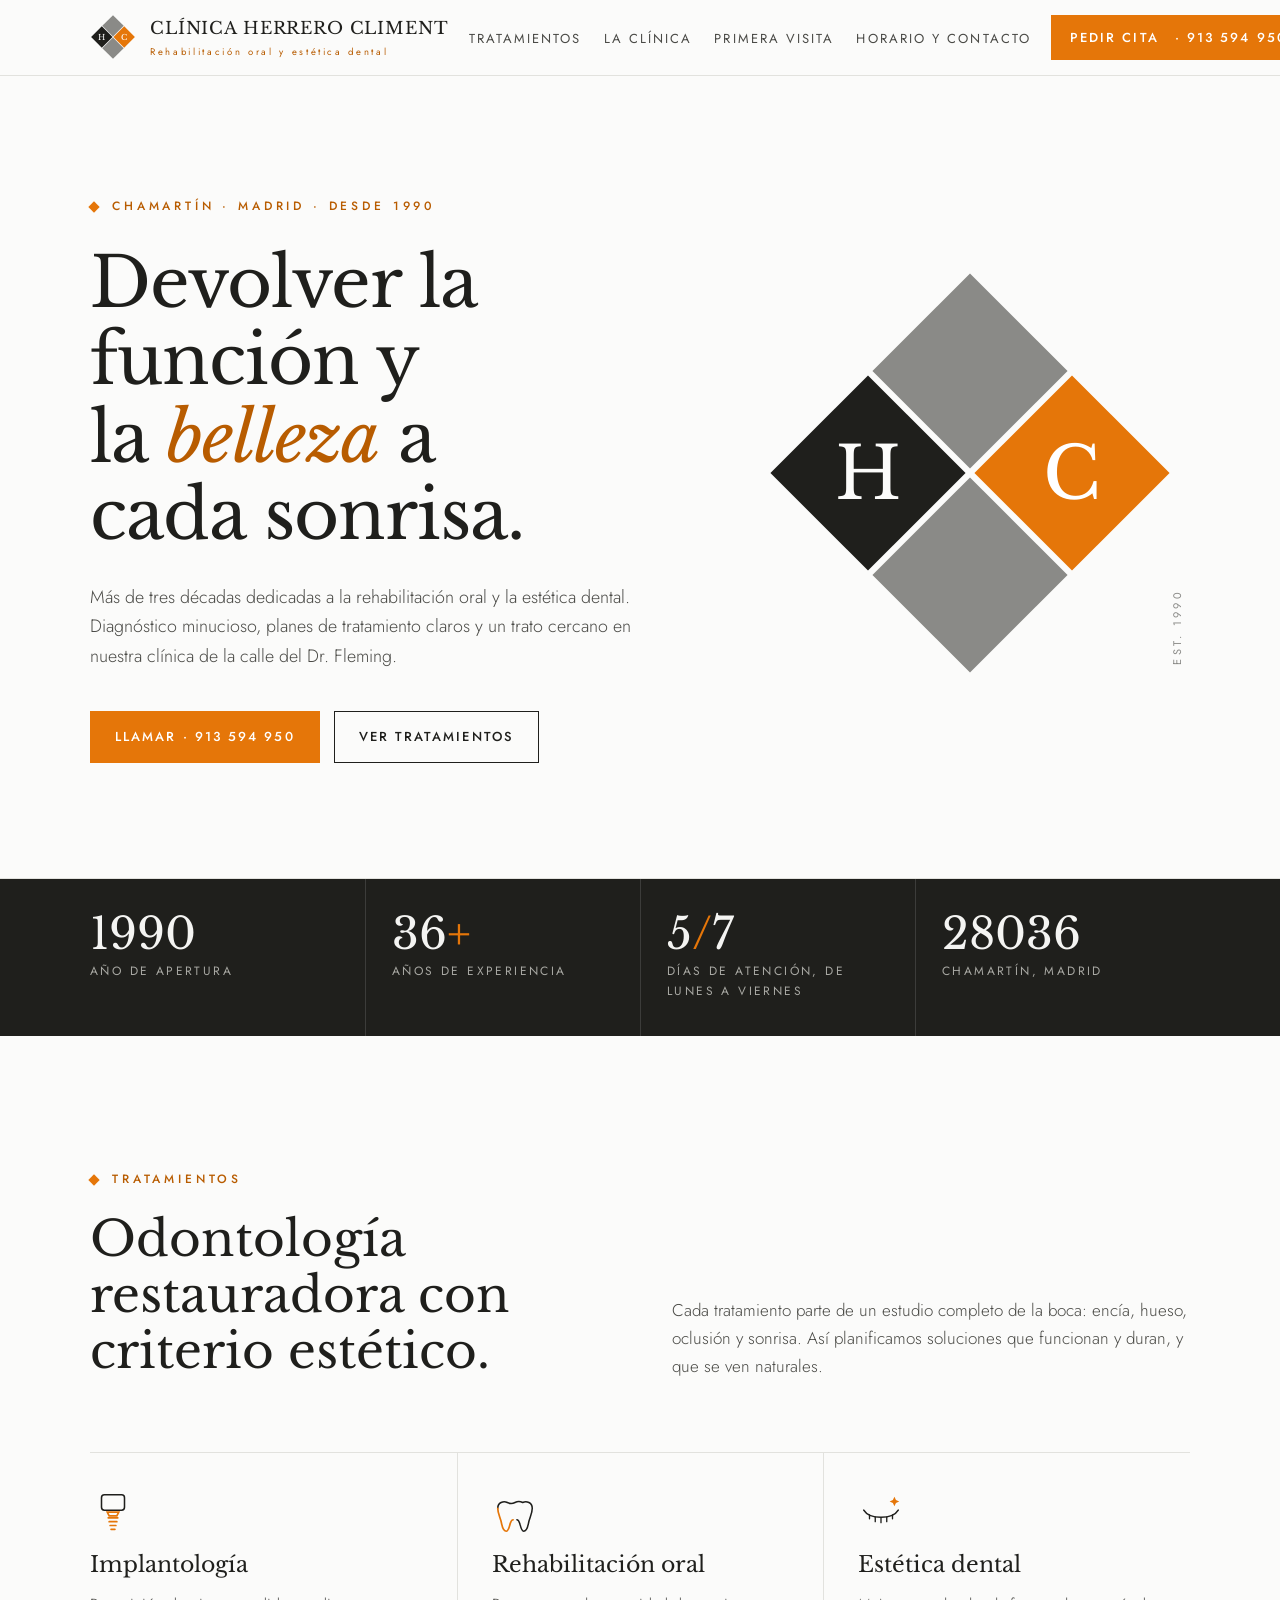
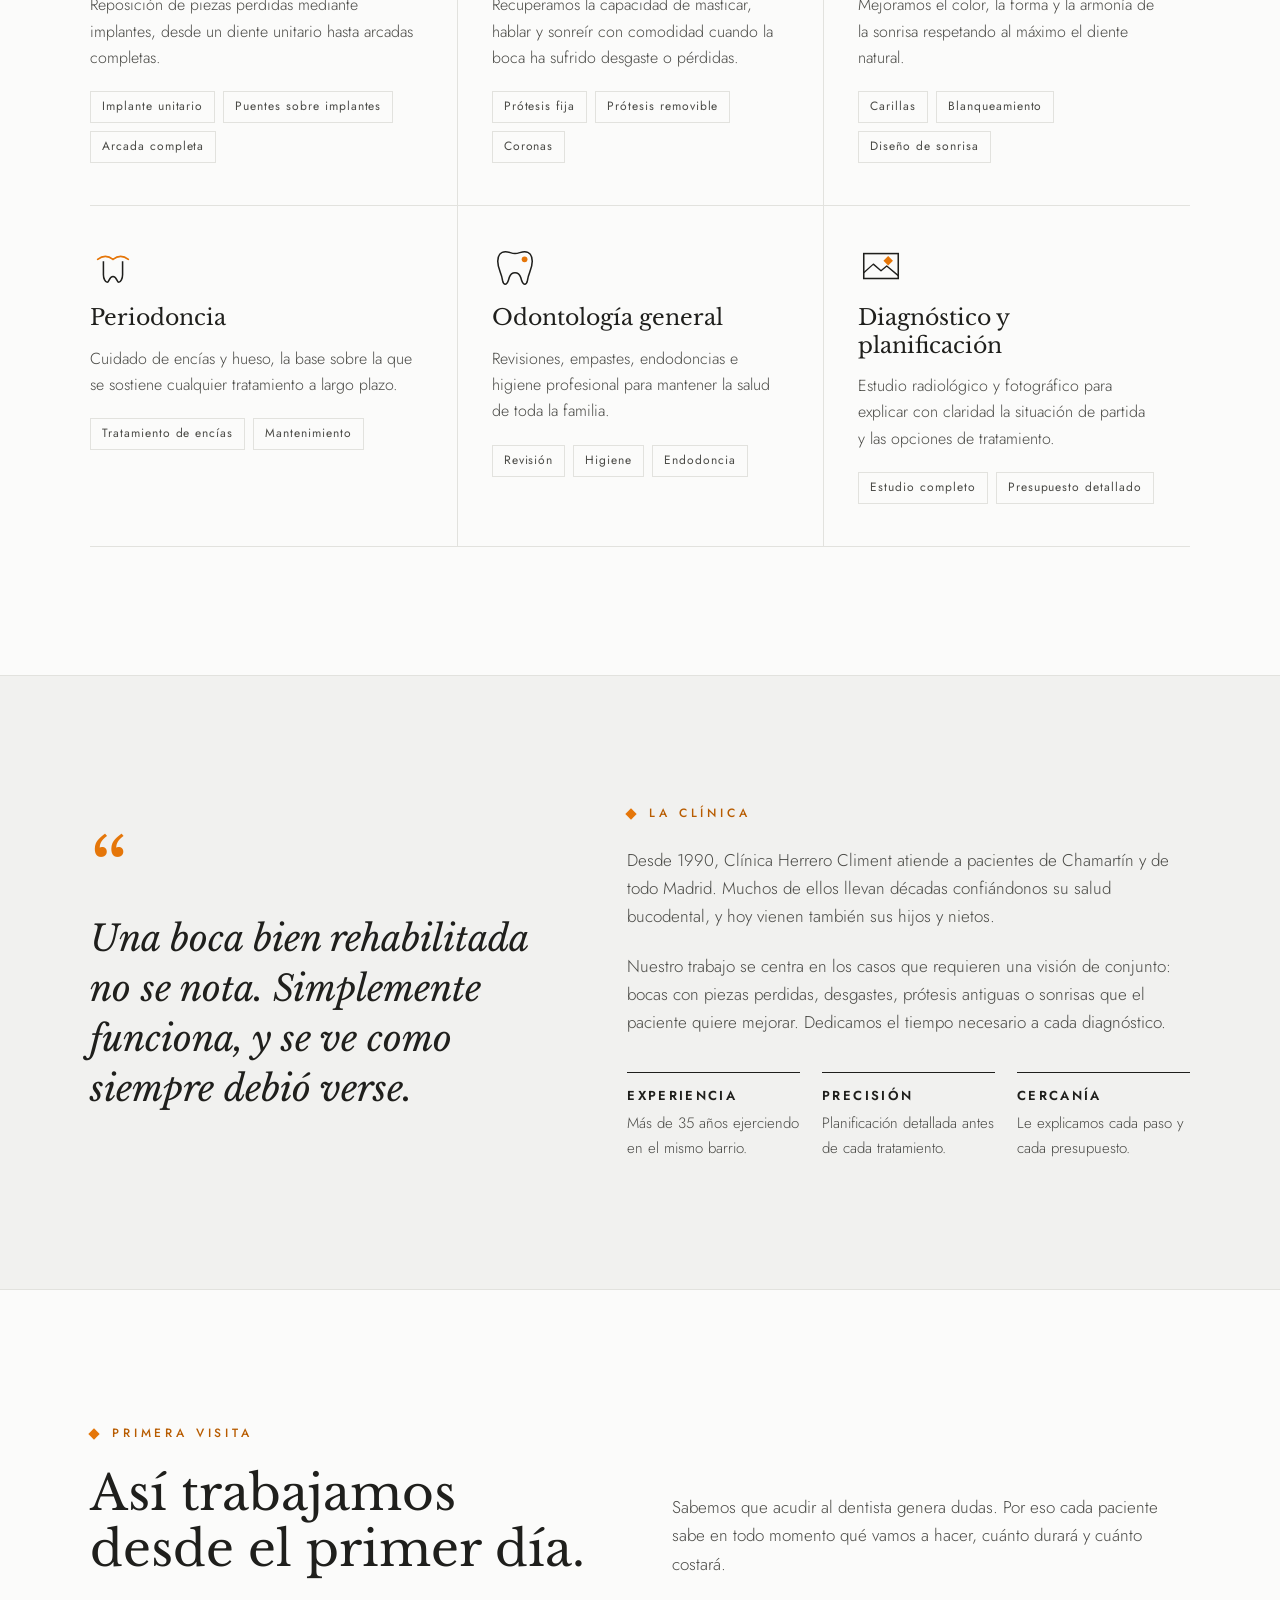
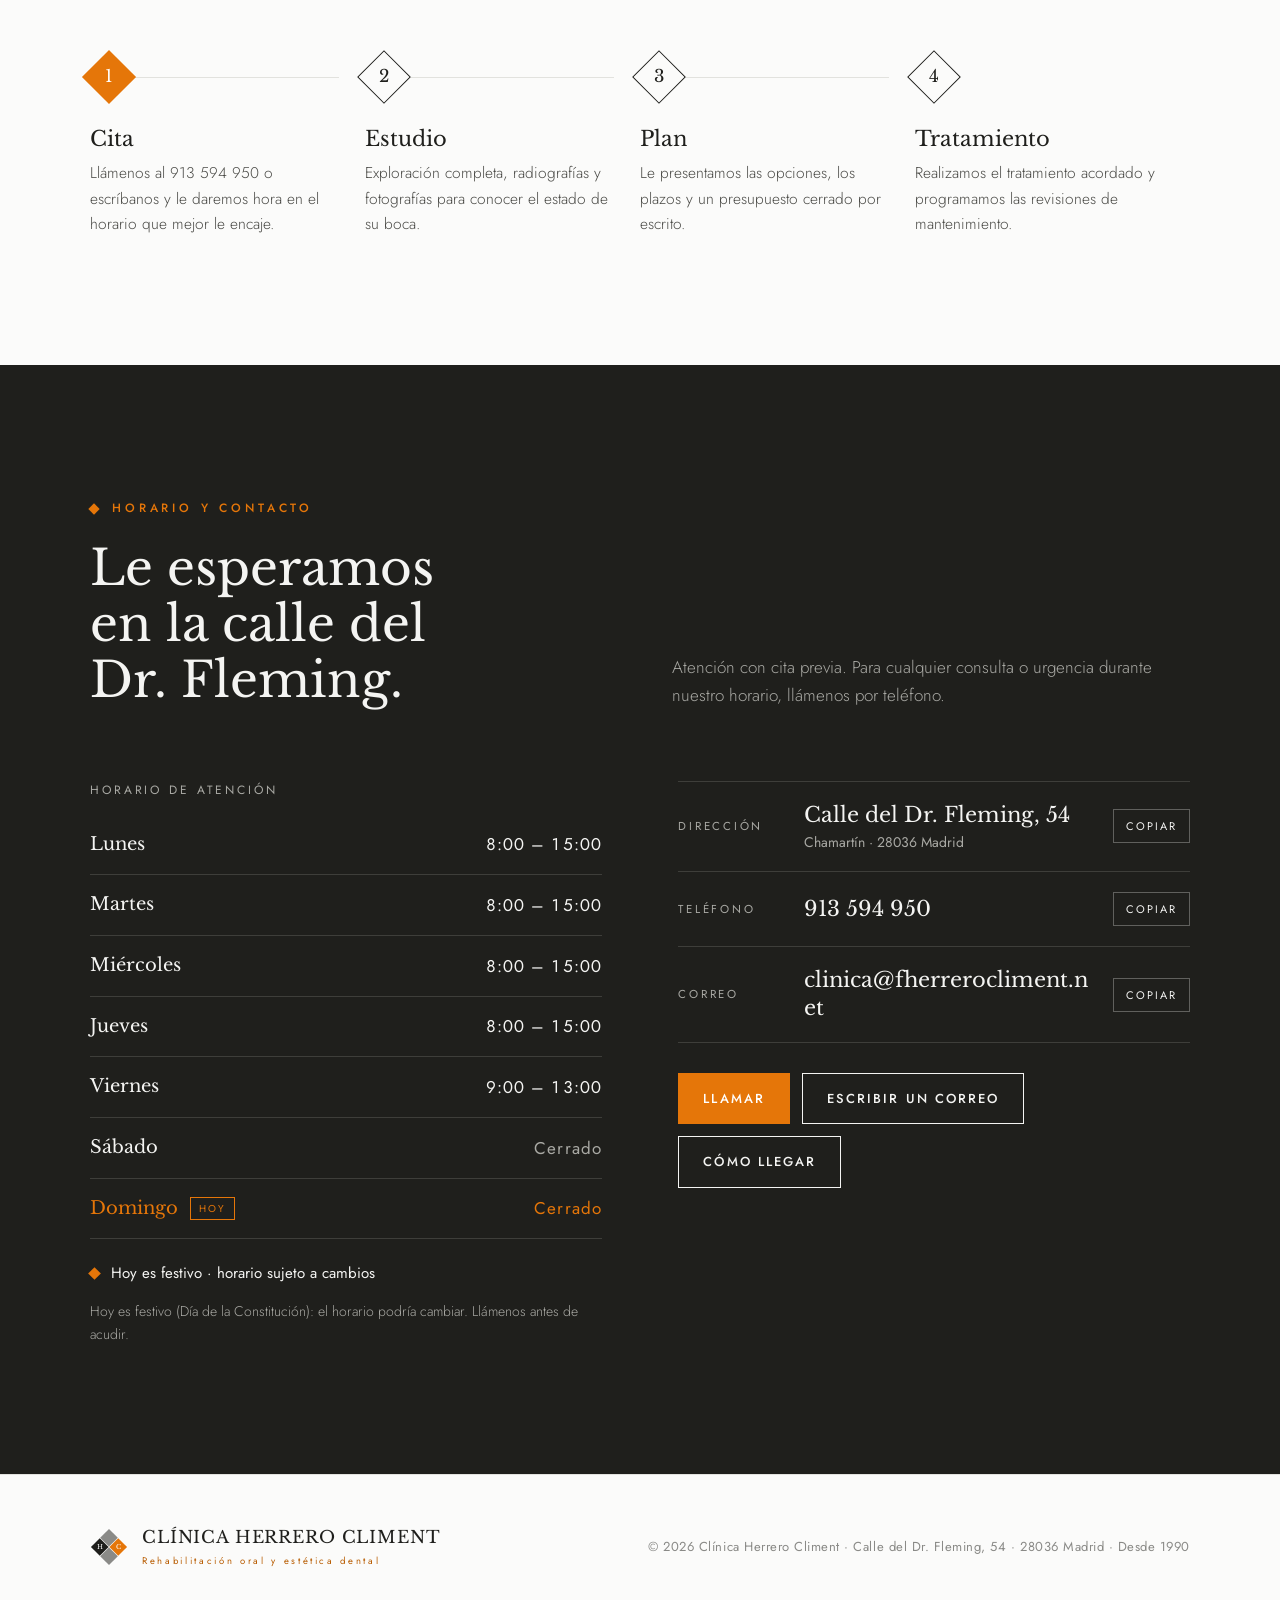
==== index.html @ 385d7df7 "Primera subida de la web" ====
<!doctype html>
<html lang="es">
<head>
<meta charset="utf-8">
<meta name="viewport" content="width=device-width, initial-scale=1, viewport-fit=cover">
<title>Clínica Herrero Climent</title>
<meta name="description" content="Clínica Herrero Climent. Rehabilitación oral y estética dental en Chamartín, Madrid, desde 1990. Calle del Dr. Fleming, 54. Tel. 913 594 950.">
<link rel="preconnect" href="https://fonts.googleapis.com">
<link rel="preconnect" href="https://fonts.gstatic.com" crossorigin>
<link rel="stylesheet" href="https://fonts.googleapis.com/css2?family=Libre+Baskerville:ital,wght@0,400;0,700;1,400&family=Jost:wght@300;400;500;600&display=swap">
<style>
/* Layout: the logo's four-square diamond is the grid — every section is anchored by a rotated square, orange marks the one thing that matters in each block. */
:root{
  --paper:#fbfbfa;
  --paper-2:#f1f1ef;
  --ink:#1f1f1c;
  --ink-soft:#4a4a46;
  --stone:#8a8a87;
  --stone-light:#c9c9c5;
  --line:#e2e2de;
  --orange:#e57609;
  --orange-ink:#b85c00;
  --on-orange:#ffffff;
  --block:#1f1f1c;
  --on-block:#f4f4f2;
  --on-block-soft:#a9a9a4;
  --serif:"Libre Baskerville","Baskerville","Georgia","Times New Roman",serif;
  --sans:"Jost","Futura","Century Gothic","Avenir Next",system-ui,sans-serif;
  --wrap:1180px;
  --gutter:clamp(16px,4vw,40px);
}
@media (prefers-color-scheme:dark){
  :root:not([data-theme="light"]){
    --paper:#151513;--paper-2:#1d1d1b;--ink:#efefec;--ink-soft:#b8b8b3;--stone:#8f8f8b;--stone-light:#4a4a47;--line:#2d2d2a;
    --orange:#f08a22;--orange-ink:#f5a04a;--on-orange:#1a1309;--block:#0e0e0d;--on-block:#f4f4f2;--on-block-soft:#9a9a95;color-scheme:dark}
}
:root[data-theme="dark"]{
  --paper:#151513;--paper-2:#1d1d1b;--ink:#efefec;--ink-soft:#b8b8b3;--stone:#8f8f8b;--stone-light:#4a4a47;--line:#2d2d2a;
  --orange:#f08a22;--orange-ink:#f5a04a;--on-orange:#1a1309;--block:#0e0e0d;--on-block:#f4f4f2;--on-block-soft:#9a9a95;color-scheme:dark}

*,*::before,*::after{box-sizing:border-box}
html{scroll-behavior:smooth}
@media (prefers-reduced-motion:reduce){html{scroll-behavior:auto}*{animation:none!important;transition:none!important}}
body{margin:0;background:var(--paper);color:var(--ink);font-family:var(--sans);font-weight:400;font-size:17px;line-height:1.65;-webkit-font-smoothing:antialiased}
a{color:inherit}
:focus-visible{outline:2px solid var(--orange);outline-offset:3px}
.wrap{max-width:var(--wrap);margin-inline:auto;padding-inline:var(--gutter)}
h1,h2,h3{font-family:var(--serif);font-weight:400;line-height:1.08;text-wrap:balance;margin:0}
p{margin:0}
.eyebrow{font-family:var(--sans);font-size:12px;font-weight:500;letter-spacing:.32em;text-transform:uppercase;color:var(--orange-ink);display:inline-flex;align-items:center;gap:14px}
.eyebrow::before{content:"";width:8px;height:8px;background:var(--orange);transform:rotate(45deg);flex:none}

/* ---------- header ---------- */
.top{position:sticky;top:env(safe-area-inset-top,0px);z-index:20;background:color-mix(in srgb,var(--paper) 88%,transparent);backdrop-filter:blur(10px);-webkit-backdrop-filter:blur(10px);border-bottom:1px solid var(--line)}
.top .wrap{display:flex;align-items:center;justify-content:space-between;gap:20px;padding-block:14px}
.brand{display:flex;align-items:center;gap:14px;text-decoration:none}
.brand svg{width:46px;height:46px;flex:none}
.brand-name{font-family:var(--serif);font-size:17px;letter-spacing:.05em;text-transform:uppercase;line-height:1.1}
.top .brand-name,.top .brand-sub{white-space:nowrap}
.brand-sub{display:block;font-family:var(--sans);font-size:9.5px;letter-spacing:.28em;color:var(--orange-ink);margin-top:3px}
nav ul{list-style:none;margin:0;padding:0;display:flex;gap:22px}
nav a{white-space:nowrap;text-decoration:none;font-size:13px;letter-spacing:.16em;text-transform:uppercase;color:var(--ink-soft);transition:color .2s}
nav a:hover{color:var(--orange-ink)}
.btn{display:inline-flex;align-items:center;gap:10px;font-family:var(--sans);font-size:13px;font-weight:500;letter-spacing:.16em;text-transform:uppercase;text-decoration:none;padding:14px 24px;border:1px solid var(--ink);color:var(--ink);background:transparent;cursor:pointer;transition:background .25s,color .25s,border-color .25s}
.btn:hover{background:var(--ink);color:var(--paper)}
.btn.solid{background:var(--orange);border-color:var(--orange);color:var(--on-orange)}
.btn.solid:hover{background:var(--ink);border-color:var(--ink);color:var(--paper)}
.top .btn{padding:11px 18px}
@media (max-width:1180px){nav{display:none}}
.top .btn{white-space:nowrap}
@media (max-width:520px){.brand-name{font-size:15px}.brand-sub{font-size:8px;letter-spacing:.2em}.top .btn span.long{display:none}.brand svg{width:38px;height:38px}}

/* ---------- hero ---------- */
.hero{position:relative;overflow:hidden;border-bottom:1px solid var(--line)}
.hero .wrap{display:grid;grid-template-columns:1.15fr .85fr;gap:clamp(32px,5vw,80px);align-items:center;padding-block:clamp(56px,9vw,120px)}
.hero h1{font-size:clamp(36px,5.4vw,70px);letter-spacing:-.015em;line-height:1.12;margin-top:26px}
.hero h1 em{font-style:italic;color:var(--orange-ink)}
.hero .lead{font-size:clamp(17px,1.4vw,19px);color:var(--ink-soft);max-width:34em;margin-top:28px;font-weight:300}
.hero .actions{display:flex;flex-wrap:wrap;gap:14px;margin-top:40px}
.hero-mark{position:relative;justify-self:center;width:min(100%,420px);aspect-ratio:1;max-width:100%}
.hero-mark svg{width:100%;height:100%;overflow:visible}
.hero-mark .tile{transform-box:fill-box;transform-origin:center;animation:settle 1.1s cubic-bezier(.2,.7,.2,1) both}
.hero-mark .t2{animation-delay:.08s}.hero-mark .t3{animation-delay:.16s}.hero-mark .t4{animation-delay:.24s}
@keyframes settle{from{transform:scale(.86);opacity:.35}to{transform:scale(1);opacity:1}}
.since{position:absolute;right:-6px;bottom:6%;font-family:var(--sans);font-size:11px;letter-spacing:.3em;text-transform:uppercase;color:var(--stone);writing-mode:vertical-rl;transform:rotate(180deg)}
@media (max-width:860px){.hero .wrap{grid-template-columns:1fr}.hero-mark{width:min(72vw,300px);order:-1}.since{display:none}}

/* ---------- facts strip ---------- */
.facts{background:var(--block);color:var(--on-block)}
.facts .wrap{display:grid;grid-template-columns:repeat(4,1fr);padding-block:0}
.fact{padding:34px 26px;border-left:1px solid color-mix(in srgb,var(--on-block) 14%,transparent);display:flex;flex-direction:column;gap:6px}
.fact:first-child{border-left:0;padding-left:0}
.fact b{font-family:var(--serif);font-weight:400;font-size:clamp(30px,3.4vw,44px);line-height:1;font-variant-numeric:tabular-nums}
.fact b i{font-style:normal;color:var(--orange)}
.fact > span{font-size:12px;letter-spacing:.2em;text-transform:uppercase;color:var(--on-block-soft)}
@media (max-width:760px){.facts .wrap{grid-template-columns:1fr 1fr}.fact{padding:26px 18px}.fact:nth-child(3){border-left:0;padding-left:0}.fact:nth-child(n+3){border-top:1px solid color-mix(in srgb,var(--on-block) 14%,transparent)}}

/* ---------- sections ---------- */
section.block{padding-block:clamp(72px,10vw,130px)}
.head{display:grid;grid-template-columns:1fr 1fr;gap:clamp(24px,5vw,80px);align-items:end;margin-bottom:clamp(44px,6vw,72px)}
.head h2{font-size:clamp(30px,3.8vw,50px);line-height:1.15;margin-top:20px}
.head p{color:var(--ink-soft);max-width:34em;font-weight:300}
@media (max-width:860px){.head{grid-template-columns:1fr}}

/* treatments */
.treat{display:grid;grid-template-columns:repeat(3,1fr);border-top:1px solid var(--line)}
.t{position:relative;padding:38px 34px 42px 0;border-bottom:1px solid var(--line);display:flex;flex-direction:column;gap:14px;min-width:0}
.t:not(:nth-child(3n+1)){padding-left:34px;border-left:1px solid var(--line)}
.t .ico{width:46px;height:46px}
.t h3{font-size:22px;line-height:1.25}
.t p{color:var(--ink-soft);font-size:16px;font-weight:300}
.t ul{list-style:none;padding:0;margin:6px 0 0;display:flex;flex-wrap:wrap;gap:8px}
.t li{font-size:12px;letter-spacing:.08em;padding:5px 11px;border:1px solid var(--line);color:var(--ink-soft)}
.t::after{content:"";position:absolute;left:0;bottom:-1px;height:2px;width:0;background:var(--orange);transition:width .45s ease}
.t:not(:nth-child(3n+1))::after{left:34px}
.t:hover::after{width:64px}
@media (max-width:960px){.treat{grid-template-columns:1fr 1fr}.t,.t:not(:nth-child(3n+1)){padding:34px 28px 38px 0;border-left:0}.t:nth-child(2n){padding-left:28px;border-left:1px solid var(--line)}.t::after,.t:not(:nth-child(3n+1))::after{left:0}.t:nth-child(2n)::after{left:28px}}
@media (max-width:620px){.treat{grid-template-columns:1fr}.t,.t:nth-child(2n){padding:30px 0 34px;border-left:0}.t:nth-child(2n)::after{left:0}}

/* philosophy */
.philo{background:var(--paper-2);border-block:1px solid var(--line)}
.philo .wrap{display:grid;grid-template-columns:.9fr 1.1fr;gap:clamp(32px,6vw,96px);align-items:center}
.quote{font-family:var(--serif);font-size:clamp(24px,2.8vw,36px);line-height:1.4;font-style:italic}
.quote::before{content:"“";display:block;font-size:2.4em;line-height:.6;color:var(--orange);font-style:normal;margin-bottom:12px}
.philo-copy{display:flex;flex-direction:column;gap:22px;color:var(--ink-soft);font-weight:300}
.pillars{display:grid;grid-template-columns:repeat(3,1fr);gap:22px;margin-top:14px}
.pillar{border-top:1px solid var(--ink);padding-top:16px}
.pillar h3{font-family:var(--sans);font-size:13px;font-weight:600;letter-spacing:.18em;text-transform:uppercase;color:var(--ink)}
.pillar p{font-size:15px;margin-top:8px}
@media (max-width:860px){.philo .wrap{grid-template-columns:1fr}.pillars{grid-template-columns:1fr}}

/* process */
.steps{display:grid;grid-template-columns:repeat(4,1fr);gap:0;counter-reset:s}
.step{position:relative;padding:0 26px 0 0;min-width:0}
.step .dot{position:relative;display:flex;align-items:center;height:54px;margin-bottom:24px}
.step .dot::before{content:"";position:absolute;left:0;right:0;top:50%;height:1px;background:var(--line)}
.step:last-child .dot::before{right:auto;width:30px}
.step .dot span{position:relative;width:38px;height:38px;display:grid;place-items:center;transform:rotate(45deg);background:var(--paper);border:1px solid var(--ink)}
.step .dot span i{transform:rotate(-45deg);font-style:normal;font-family:var(--serif);font-size:17px}
.step:first-child .dot span{background:var(--orange);border-color:var(--orange);color:var(--on-orange)}
.step h3{font-size:21px}
.step p{color:var(--ink-soft);font-size:15.5px;margin-top:10px;font-weight:300}
@media (max-width:860px){.steps{grid-template-columns:1fr 1fr;row-gap:44px}}
@media (max-width:520px){.steps{grid-template-columns:1fr}.step .dot::before{display:none}}

/* hours + contact */
.visit{background:var(--block);color:var(--on-block)}
.visit .eyebrow{color:var(--orange)}
.visit .head p{color:var(--on-block-soft)}
.visit-grid{display:grid;grid-template-columns:1fr 1fr;gap:clamp(32px,6vw,90px)}
.hours{width:100%;border-collapse:collapse;font-variant-numeric:tabular-nums}
.hours caption{text-align:left;font-size:12px;letter-spacing:.24em;text-transform:uppercase;color:var(--on-block-soft);padding-bottom:14px}
.hours th,.hours td{padding:15px 0;border-bottom:1px solid color-mix(in srgb,var(--on-block) 14%,transparent);font-weight:400;text-align:left}
.hours th{font-family:var(--serif);font-size:18px}
.hours td{text-align:right;letter-spacing:.06em}
.hours tr.closed td{color:var(--on-block-soft)}
.hours tr.today th,.hours tr.today td{color:var(--orange)}
.hours tr.today th::after{content:"Hoy";font-family:var(--sans);font-size:10px;letter-spacing:.2em;text-transform:uppercase;margin-left:12px;padding:3px 8px;border:1px solid var(--orange);vertical-align:middle}
.status{display:flex;align-items:center;gap:12px;margin-top:22px;font-size:15px;color:var(--on-block)}
.status::before{content:"";width:9px;height:9px;transform:rotate(45deg);background:var(--on-block-soft);flex:none}
.status.open::before{background:#5fbf6a}
.status.closed::before{background:var(--orange)}
.note{margin-top:14px;font-size:14px;color:var(--on-block-soft);font-weight:300}
.contact{display:flex;flex-direction:column;gap:0}
.c-row{display:grid;grid-template-columns:110px 1fr auto;gap:16px;align-items:center;padding:20px 0;border-bottom:1px solid color-mix(in srgb,var(--on-block) 14%,transparent)}
.c-row:first-child{border-top:1px solid color-mix(in srgb,var(--on-block) 14%,transparent)}
.c-row .k{font-size:11.5px;letter-spacing:.24em;text-transform:uppercase;color:var(--on-block-soft)}
.c-row .v{font-family:var(--serif);font-size:clamp(17px,1.8vw,21px);line-height:1.3;min-width:0;overflow-wrap:anywhere;user-select:all}
.c-row .v small{display:block;font-family:var(--sans);font-size:14px;color:var(--on-block-soft);user-select:text;margin-top:4px}
.copy{font-family:var(--sans);font-size:11px;letter-spacing:.18em;text-transform:uppercase;background:none;border:1px solid color-mix(in srgb,var(--on-block) 30%,transparent);color:var(--on-block);padding:8px 12px;cursor:pointer;white-space:nowrap}
.copy:hover{border-color:var(--orange);color:var(--orange)}
.visit .actions{display:flex;flex-wrap:wrap;gap:12px;margin-top:30px}
.visit .btn{border-color:var(--on-block);color:var(--on-block)}
.visit .btn:hover{background:var(--on-block);color:var(--block)}
.visit .btn.solid{border-color:var(--orange);color:var(--on-orange)}
.visit .btn.solid:hover{background:var(--on-block);border-color:var(--on-block);color:var(--block)}
@media (max-width:860px){.visit-grid{grid-template-columns:1fr}}
@media (max-width:520px){.c-row{grid-template-columns:1fr auto;row-gap:6px}.c-row .k{grid-column:1/-1}}

/* footer */
footer{padding-block:48px;border-top:1px solid var(--line)}
footer .wrap{display:flex;flex-wrap:wrap;gap:24px;justify-content:space-between;align-items:center}
footer .brand svg{width:38px;height:38px}
footer small{font-size:13px;color:var(--stone);letter-spacing:.04em}
</style>
</head>
<body>

<!-- Logo reutilizable -->
<svg width="0" height="0" style="position:absolute" aria-hidden="true">
  <defs>
    <g id="hc-mark">
      <rect class="tile t1" x="-46" y="-46" width="92" height="92" fill="var(--stone)" transform="translate(0,-68) rotate(45)"/>
      <rect class="tile t4" x="-46" y="-46" width="92" height="92" fill="var(--stone)" transform="translate(0,68) rotate(45)"/>
      <rect class="tile t2" x="-46" y="-46" width="92" height="92" fill="var(--ink)" transform="translate(-68,0) rotate(45)"/>
      <rect class="tile t3" x="-46" y="-46" width="92" height="92" fill="var(--orange)" transform="translate(68,0) rotate(45)"/>
      <text x="-68" y="17" text-anchor="middle" font-family="Libre Baskerville, Georgia, Times New Roman, serif" font-size="48" fill="var(--paper)">H</text>
      <text x="68" y="17" text-anchor="middle" font-family="Libre Baskerville, Georgia, Times New Roman, serif" font-size="48" fill="#ffffff">C</text>
    </g>
  </defs>
</svg>

<header class="top">
  <div class="wrap">
    <a class="brand" href="#inicio" aria-label="Clínica Herrero Climent, inicio">
      <svg viewBox="-140 -140 280 280" aria-hidden="true"><use href="#hc-mark"/></svg>
      <span><span class="brand-name">Clínica Herrero Climent</span><span class="brand-sub">Rehabilitación oral y estética dental</span></span>
    </a>
    <nav aria-label="Principal">
      <ul>
        <li><a href="#tratamientos">Tratamientos</a></li>
        <li><a href="#clinica">La clínica</a></li>
        <li><a href="#primera-visita">Primera visita</a></li>
        <li><a href="#contacto">Horario y contacto</a></li>
      </ul>
    </nav>
    <a class="btn solid" href="tel:+34913594950">Pedir cita<span class="long">&nbsp;· 913 594 950</span></a>
  </div>
</header>

<main id="inicio">
  <section class="hero">
    <div class="wrap">
      <div>
        <span class="eyebrow">Chamartín · Madrid · Desde 1990</span>
        <h1>Devolver la función y la <em>belleza</em> a cada sonrisa.</h1>
        <p class="lead">Más de tres décadas dedicadas a la rehabilitación oral y la estética dental. Diagnóstico minucioso, planes de tratamiento claros y un trato cercano en nuestra clínica de la calle del Dr. Fleming.</p>
        <div class="actions">
          <a class="btn solid" href="tel:+34913594950">Llamar · 913 594 950</a>
          <a class="btn" href="#tratamientos">Ver tratamientos</a>
        </div>
      </div>
      <div class="hero-mark" aria-hidden="true">
        <svg viewBox="-140 -140 280 280"><use href="#hc-mark"/></svg>
        <span class="since">Est. 1990</span>
      </div>
    </div>
  </section>

  <section class="facts" aria-label="La clínica en cifras">
    <div class="wrap">
      <div class="fact"><b>1990</b><span>Año de apertura</span></div>
      <div class="fact"><b><span id="years">36</span><i>+</i></b><span>Años de experiencia</span></div>
      <div class="fact"><b>5<i>/</i>7</b><span>Días de atención, de lunes a viernes</span></div>
      <div class="fact"><b>28036</b><span>Chamartín, Madrid</span></div>
    </div>
  </section>

  <section class="block" id="tratamientos">
    <div class="wrap">
      <div class="head">
        <div>
          <span class="eyebrow">Tratamientos</span>
          <h2>Odontología restauradora con criterio estético.</h2>
        </div>
        <p>Cada tratamiento parte de un estudio completo de la boca: encía, hueso, oclusión y sonrisa. Así planificamos soluciones que funcionan y duran, y que se ven naturales.</p>
      </div>

      <div class="treat">
        <article class="t">
          <svg class="ico" viewBox="0 0 48 48" aria-hidden="true"><rect x="12" y="4" width="24" height="16" rx="3" fill="none" stroke="var(--ink)" stroke-width="1.6"/><path d="M18 22h12l-2 4h-8zM19 28h10M20 32h8M21 36h6M22 40h4" stroke="var(--orange)" stroke-width="1.8" fill="none" stroke-linecap="round"/></svg>
          <h3>Implantología</h3>
          <p>Reposición de piezas perdidas mediante implantes, desde un diente unitario hasta arcadas completas.</p>
          <ul><li>Implante unitario</li><li>Puentes sobre implantes</li><li>Arcada completa</li></ul>
        </article>
        <article class="t">
          <svg class="ico" viewBox="0 0 48 48" aria-hidden="true"><path d="M6 18c0-6 6-8 10-6 3 1.5 5 1.5 8 0 3-1.5 5-1.5 8 0 4-2 10 0 10 6 0 6-3 10-4 16-1 5-3 8-5 8s-3-4-4-8c-1-3-2-4-3-4" fill="none" stroke="var(--ink)" stroke-width="1.6" stroke-linecap="round"/><path d="M6 18c0 6 3 10 4 16 1 5 3 8 5 8s3-4 4-8c1-3 2-4 3-4" fill="none" stroke="var(--orange)" stroke-width="1.8" stroke-linecap="round"/></svg>
          <h3>Rehabilitación oral</h3>
          <p>Recuperamos la capacidad de masticar, hablar y sonreír con comodidad cuando la boca ha sufrido desgaste o pérdidas.</p>
          <ul><li>Prótesis fija</li><li>Prótesis removible</li><li>Coronas</li></ul>
        </article>
        <article class="t">
          <svg class="ico" viewBox="0 0 48 48" aria-hidden="true"><path d="M6 20c6 10 30 10 36 0" fill="none" stroke="var(--ink)" stroke-width="1.6" stroke-linecap="round"/><path d="M12 25v4M18 27v5M24 28v5M30 27v5M36 25v4" stroke="var(--ink)" stroke-width="1.4" stroke-linecap="round"/><path d="M38 6l1.6 3.4L43 11l-3.4 1.6L38 16l-1.6-3.4L33 11l3.4-1.6z" fill="var(--orange)"/></svg>
          <h3>Estética dental</h3>
          <p>Mejoramos el color, la forma y la armonía de la sonrisa respetando al máximo el diente natural.</p>
          <ul><li>Carillas</li><li>Blanqueamiento</li><li>Diseño de sonrisa</li></ul>
        </article>
        <article class="t">
          <svg class="ico" viewBox="0 0 48 48" aria-hidden="true"><path d="M8 16c5-4 11-4 16 0 5-4 11-4 16 0" fill="none" stroke="var(--orange)" stroke-width="1.8" stroke-linecap="round"/><path d="M14 18v14c0 4 2 8 4 8s2-6 6-6 4 6 6 6 4-4 4-8V18" fill="none" stroke="var(--ink)" stroke-width="1.6" stroke-linejoin="round"/></svg>
          <h3>Periodoncia</h3>
          <p>Cuidado de encías y hueso, la base sobre la que se sostiene cualquier tratamiento a largo plazo.</p>
          <ul><li>Tratamiento de encías</li><li>Mantenimiento</li></ul>
        </article>
        <article class="t">
          <svg class="ico" viewBox="0 0 48 48" aria-hidden="true"><path d="M14 8c-5 0-8 4-8 10 0 8 4 12 5 20 .5 3 2 4 3 4 2 0 3-3 4-7 1-3 2-5 6-5s5 2 6 5c1 4 2 7 4 7 1 0 2.5-1 3-4 1-8 5-12 5-20 0-6-3-10-8-10-4 0-6 2-10 2s-6-2-10-2z" fill="none" stroke="var(--ink)" stroke-width="1.6"/><circle cx="34" cy="16" r="3" fill="var(--orange)"/></svg>
          <h3>Odontología general</h3>
          <p>Revisiones, empastes, endodoncias e higiene profesional para mantener la salud de toda la familia.</p>
          <ul><li>Revisión</li><li>Higiene</li><li>Endodoncia</li></ul>
        </article>
        <article class="t">
          <svg class="ico" viewBox="0 0 48 48" aria-hidden="true"><rect x="6" y="10" width="36" height="26" fill="none" stroke="var(--ink)" stroke-width="1.6"/><path d="M6 30l10-9 8 7 6-5 12 10" fill="none" stroke="var(--ink)" stroke-width="1.4" stroke-linejoin="round"/><rect x="28" y="14" width="7" height="7" transform="rotate(45 31.5 17.5)" fill="var(--orange)"/></svg>
          <h3>Diagnóstico y planificación</h3>
          <p>Estudio radiológico y fotográfico para explicar con claridad la situación de partida y las opciones de tratamiento.</p>
          <ul><li>Estudio completo</li><li>Presupuesto detallado</li></ul>
        </article>
      </div>
    </div>
  </section>

  <section class="block philo" id="clinica">
    <div class="wrap">
      <p class="quote">Una boca bien rehabilitada no se nota. Simplemente funciona, y se ve como siempre debió verse.</p>
      <div class="philo-copy">
        <span class="eyebrow">La clínica</span>
        <p>Desde 1990, Clínica Herrero Climent atiende a pacientes de Chamartín y de todo Madrid. Muchos de ellos llevan décadas confiándonos su salud bucodental, y hoy vienen también sus hijos y nietos.</p>
        <p>Nuestro trabajo se centra en los casos que requieren una visión de conjunto: bocas con piezas perdidas, desgastes, prótesis antiguas o sonrisas que el paciente quiere mejorar. Dedicamos el tiempo necesario a cada diagnóstico.</p>
        <div class="pillars">
          <div class="pillar"><h3>Experiencia</h3><p>Más de 35 años ejerciendo en el mismo barrio.</p></div>
          <div class="pillar"><h3>Precisión</h3><p>Planificación detallada antes de cada tratamiento.</p></div>
          <div class="pillar"><h3>Cercanía</h3><p>Le explicamos cada paso y cada presupuesto.</p></div>
        </div>
      </div>
    </div>
  </section>

  <section class="block" id="primera-visita">
    <div class="wrap">
      <div class="head">
        <div>
          <span class="eyebrow">Primera visita</span>
          <h2>Así trabajamos desde el primer día.</h2>
        </div>
        <p>Sabemos que acudir al dentista genera dudas. Por eso cada paciente sabe en todo momento qué vamos a hacer, cuánto durará y cuánto costará.</p>
      </div>
      <div class="steps">
        <div class="step"><div class="dot"><span><i>1</i></span></div><h3>Cita</h3><p>Llámenos al 913 594 950 o escríbanos y le daremos hora en el horario que mejor le encaje.</p></div>
        <div class="step"><div class="dot"><span><i>2</i></span></div><h3>Estudio</h3><p>Exploración completa, radiografías y fotografías para conocer el estado de su boca.</p></div>
        <div class="step"><div class="dot"><span><i>3</i></span></div><h3>Plan</h3><p>Le presentamos las opciones, los plazos y un presupuesto cerrado por escrito.</p></div>
        <div class="step"><div class="dot"><span><i>4</i></span></div><h3>Tratamiento</h3><p>Realizamos el tratamiento acordado y programamos las revisiones de mantenimiento.</p></div>
      </div>
    </div>
  </section>

  <section class="block visit" id="contacto">
    <div class="wrap">
      <div class="head">
        <div>
          <span class="eyebrow">Horario y contacto</span>
          <h2>Le esperamos en la calle del Dr. Fleming.</h2>
        </div>
        <p>Atención con cita previa. Para cualquier consulta o urgencia durante nuestro horario, llámenos por teléfono.</p>
      </div>

      <div class="visit-grid">
        <div>
          <table class="hours" id="hours">
            <caption>Horario de atención</caption>
            <tbody>
              <tr data-d="1"><th scope="row">Lunes</th><td>8:00 – 15:00</td></tr>
              <tr data-d="2"><th scope="row">Martes</th><td>8:00 – 15:00</td></tr>
              <tr data-d="3"><th scope="row">Miércoles</th><td>8:00 – 15:00</td></tr>
              <tr data-d="4"><th scope="row">Jueves</th><td>8:00 – 15:00</td></tr>
              <tr data-d="5"><th scope="row">Viernes</th><td>9:00 – 13:00</td></tr>
              <tr data-d="6" class="closed"><th scope="row">Sábado</th><td>Cerrado</td></tr>
              <tr data-d="0" class="closed"><th scope="row">Domingo</th><td>Cerrado</td></tr>
            </tbody>
          </table>
          <p class="status" id="status" aria-live="polite">Consulte nuestro horario</p>
          <p class="note" id="note">En días festivos el horario puede variar. Le recomendamos llamar antes de acudir.</p>
        </div>

        <div>
          <div class="contact">
            <div class="c-row">
              <span class="k">Dirección</span>
              <span class="v" id="addr">Calle del Dr. Fleming, 54<small>Chamartín · 28036 Madrid</small></span>
              <button class="copy" type="button" data-copy="Calle del Dr. Fleming, 54, Chamartín, 28036 Madrid">Copiar</button>
            </div>
            <div class="c-row">
              <span class="k">Teléfono</span>
              <span class="v">913 594 950</span>
              <button class="copy" type="button" data-copy="913594950">Copiar</button>
            </div>
            <div class="c-row">
              <span class="k">Correo</span>
              <span class="v">clinica@fherrerocliment.net</span>
              <button class="copy" type="button" data-copy="clinica@fherrerocliment.net">Copiar</button>
            </div>
          </div>
          <div class="actions">
            <a class="btn solid" href="tel:+34913594950">Llamar</a>
            <a class="btn" href="mailto:clinica@fherrerocliment.net">Escribir un correo</a>
            <a class="btn" href="https://www.google.com/maps/search/?api=1&amp;query=Calle+del+Dr.+Fleming+54+28036+Madrid" target="_blank" rel="noopener">Cómo llegar</a>
          </div>
        </div>
      </div>
    </div>
  </section>
</main>

<footer>
  <div class="wrap">
    <a class="brand" href="#inicio" aria-label="Volver arriba">
      <svg viewBox="-140 -140 280 280" aria-hidden="true"><use href="#hc-mark"/></svg>
      <span><span class="brand-name">Clínica Herrero Climent</span><span class="brand-sub">Rehabilitación oral y estética dental</span></span>
    </a>
    <small>© <span id="yr">2026</span> Clínica Herrero Climent · Calle del Dr. Fleming, 54 · 28036 Madrid · Desde 1990</small>
  </div>
</footer>

<script>
(function(){
  // Hora local de Madrid
  var now;
  try{
    var p=new Intl.DateTimeFormat('en-GB',{timeZone:'Europe/Madrid',weekday:'short',hour:'2-digit',minute:'2-digit',month:'2-digit',day:'2-digit',year:'numeric',hour12:false}).formatToParts(new Date());
    var g=function(t){return (p.find(function(x){return x.type===t})||{}).value};
    var wd={Sun:0,Mon:1,Tue:2,Wed:3,Thu:4,Fri:5,Sat:6}[g('weekday')];
    now={d:wd,h:+g('hour')%24,m:+g('minute'),mo:+g('month'),da:+g('day'),y:+g('year')};
  }catch(e){var d=new Date();now={d:d.getDay(),h:d.getHours(),m:d.getMinutes(),mo:d.getMonth()+1,da:d.getDate(),y:d.getFullYear()}}

  document.getElementById('yr').textContent=now.y;
  document.getElementById('years').textContent=now.y-1990;

  var sched={1:[480,900],2:[480,900],3:[480,900],4:[480,900],5:[540,780]};
  var row=document.querySelector('#hours tr[data-d="'+now.d+'"]');
  if(row) row.classList.add('today');

  // Festivos nacionales de fecha fija (mes-día)
  var holidays={'1-1':'Año Nuevo','1-6':'Epifanía del Señor','5-1':'Fiesta del Trabajo','8-15':'Asunción de la Virgen','10-12':'Fiesta Nacional de España','11-1':'Todos los Santos','12-6':'Día de la Constitución','12-8':'Inmaculada Concepción','12-25':'Navidad'};
  var hol=holidays[now.mo+'-'+now.da];

  var st=document.getElementById('status');
  var t=now.h*60+now.m, s=sched[now.d];
  var fmt=function(x){return Math.floor(x/60)+':'+String(x%60).padStart(2,'0')};
  if(s && t>=s[0] && t<s[1]){st.textContent='Abierto ahora · hasta las '+fmt(s[1]);st.className='status open'}
  else if(s && t<s[0]){st.textContent='Cerrado ahora · hoy abrimos a las '+fmt(s[0]);st.className='status closed'}
  else{
    var n=now.d,i=0;do{n=(n+1)%7;i++}while(!sched[n]&&i<7);
    var names=['domingo','lunes','martes','miércoles','jueves','viernes','sábado'];
    st.textContent='Cerrado ahora · abrimos el '+names[n]+' a las '+fmt(sched[n][0]);st.className='status closed';
  }
  if(hol){st.textContent='Hoy es festivo · horario sujeto a cambios';st.className='status closed';document.getElementById('note').textContent='Hoy es festivo ('+hol+'): el horario podría cambiar. Llámenos antes de acudir.'}

  // Copiar al portapapeles
  document.querySelectorAll('.copy').forEach(function(b){
    b.addEventListener('click',function(){
      var txt=b.getAttribute('data-copy'),done=function(){b.textContent='Copiado';setTimeout(function(){b.textContent='Copiar'},1600)};
      var fallback=function(){var r=document.createRange();r.selectNodeContents(b.previousElementSibling);var sel=getSelection();sel.removeAllRanges();sel.addRange(r);b.textContent='Seleccionado';setTimeout(function(){b.textContent='Copiar'},1600)};
      try{navigator.clipboard.writeText(txt).then(done,fallback)}catch(e){fallback()}
    });
  });
})();
</script>

</body>
</html>
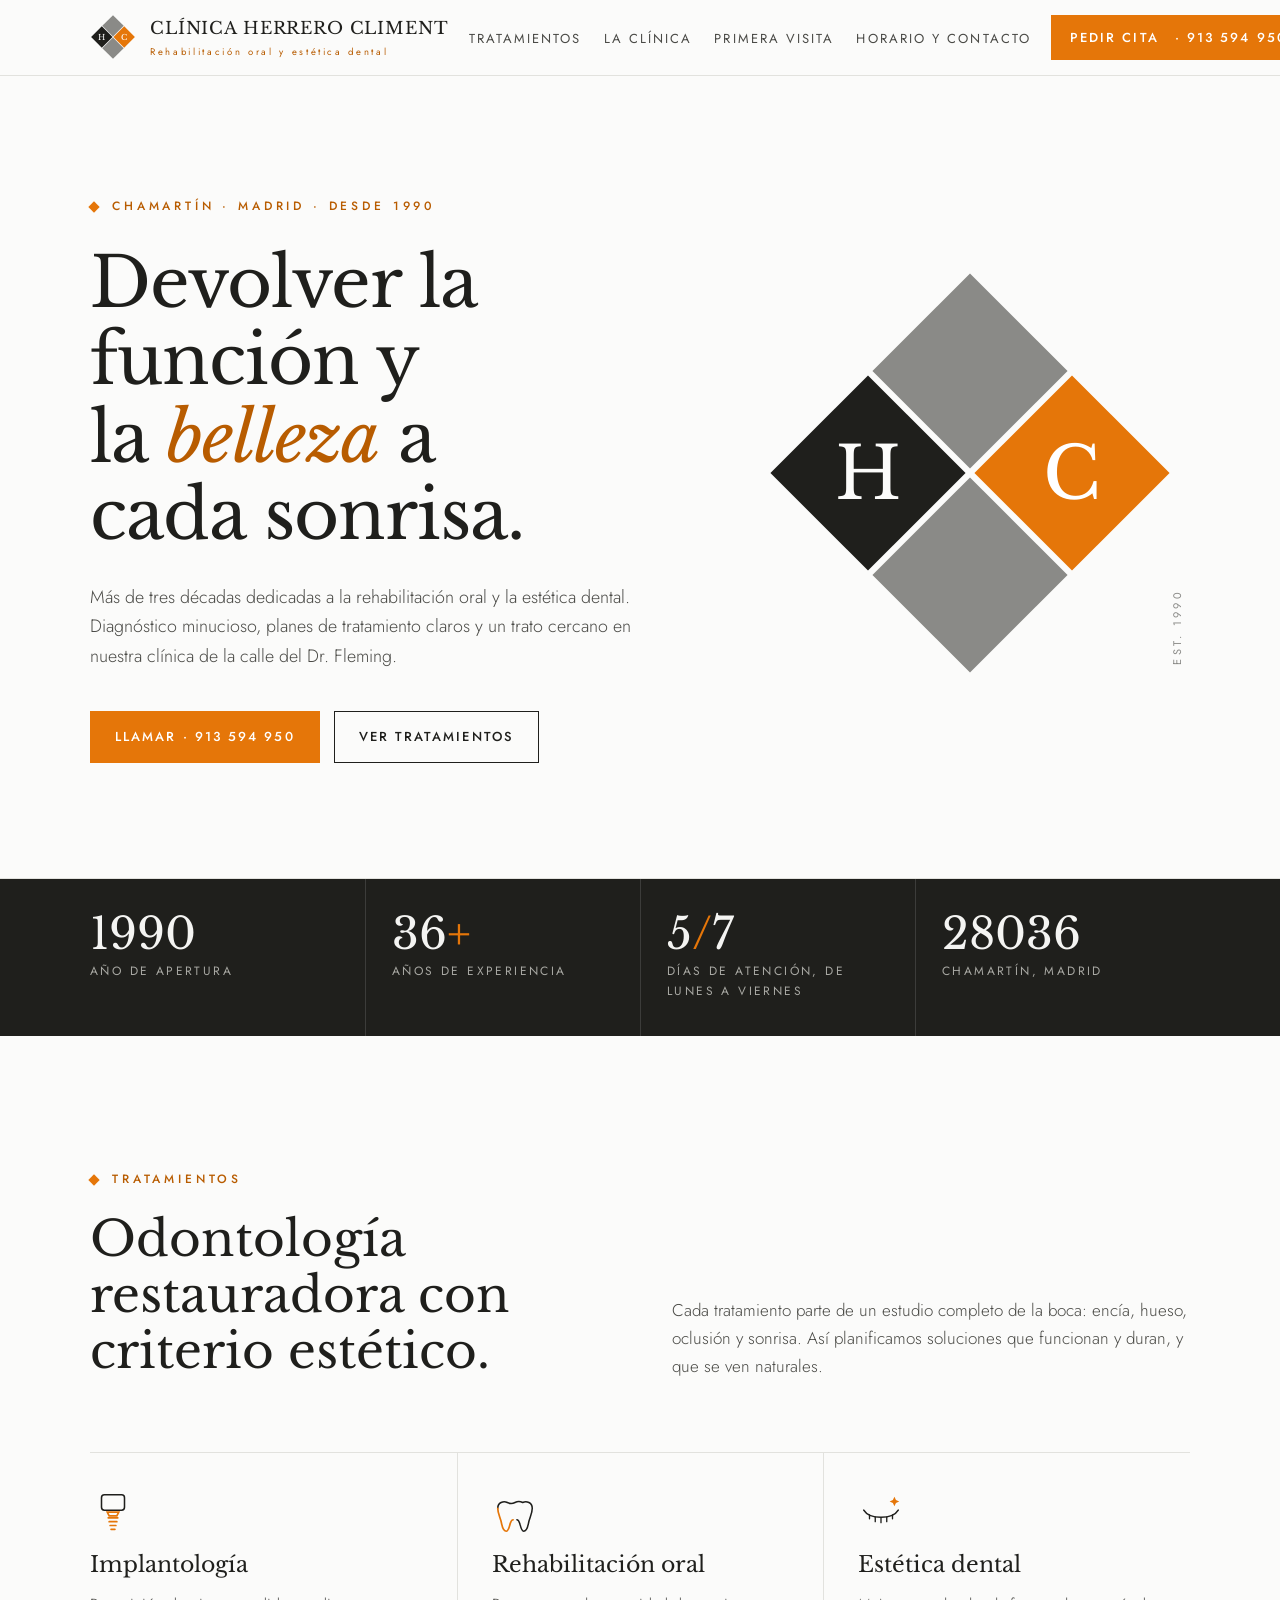
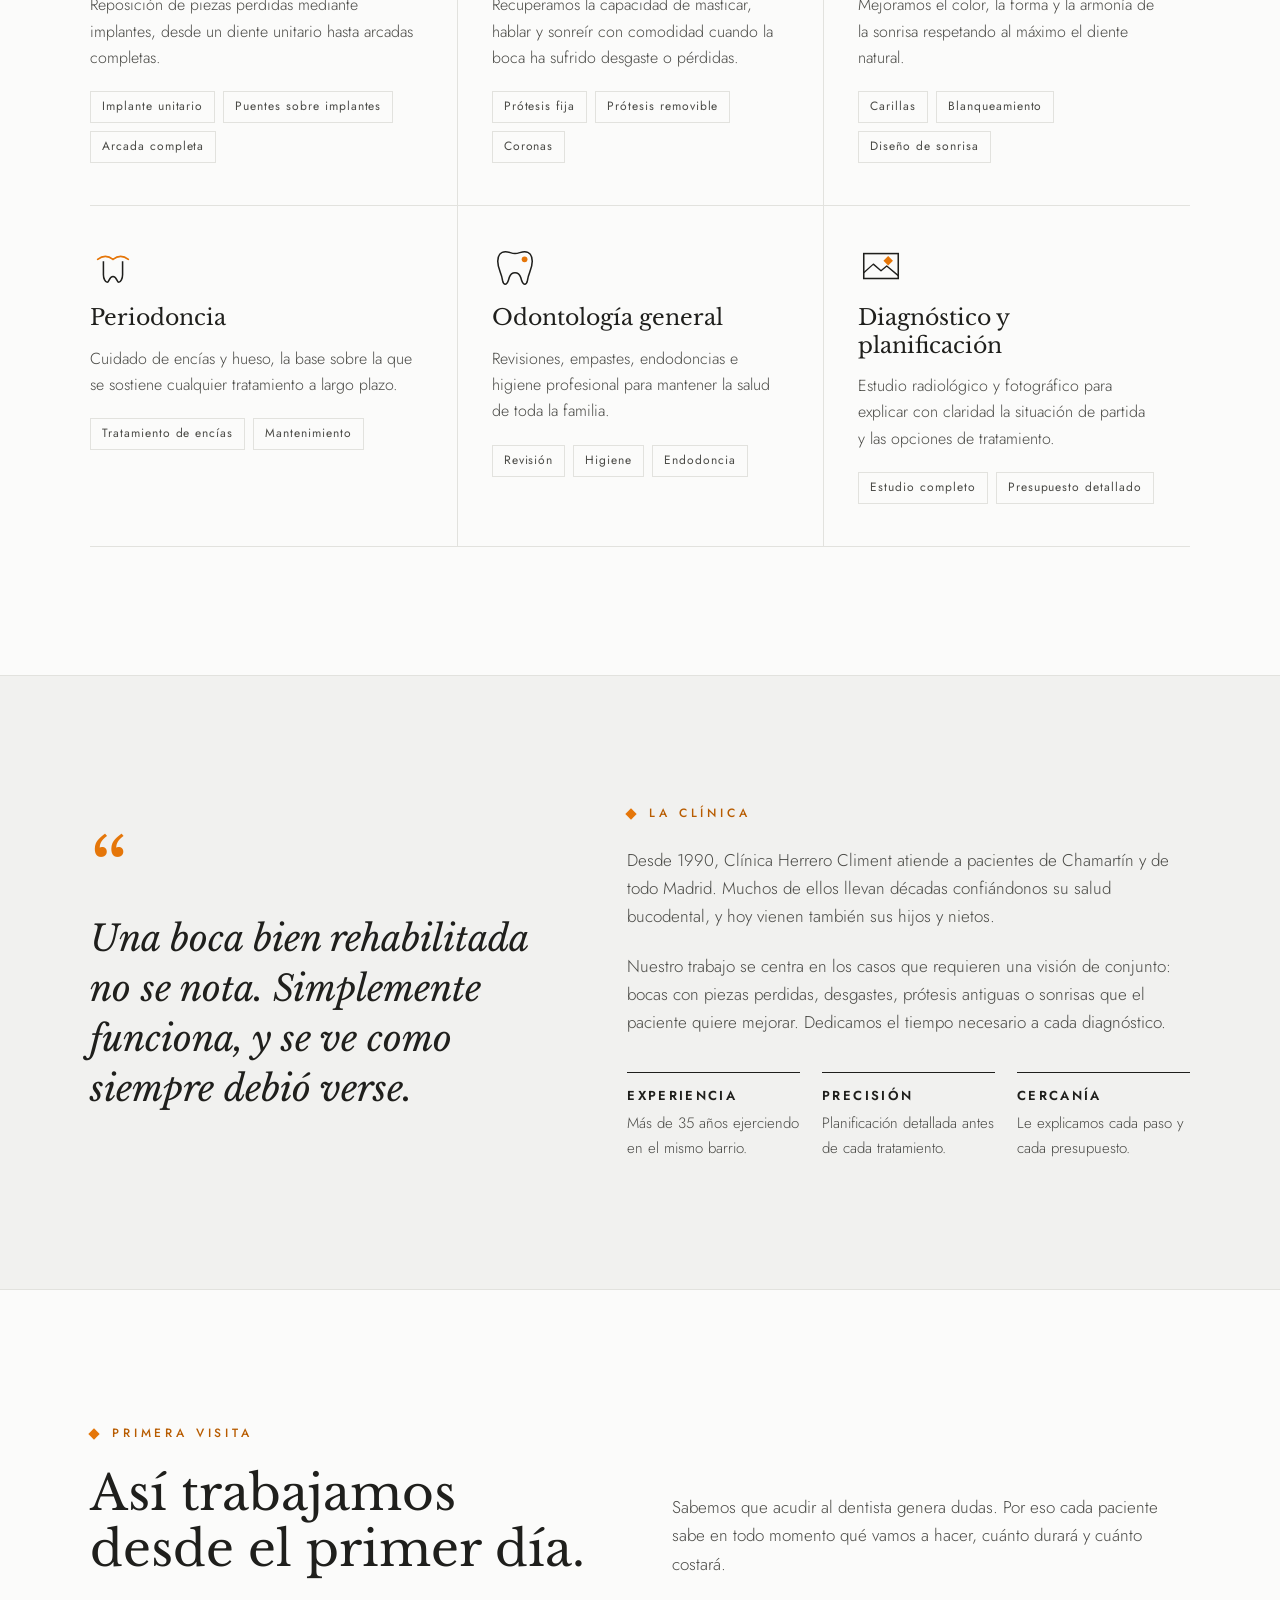
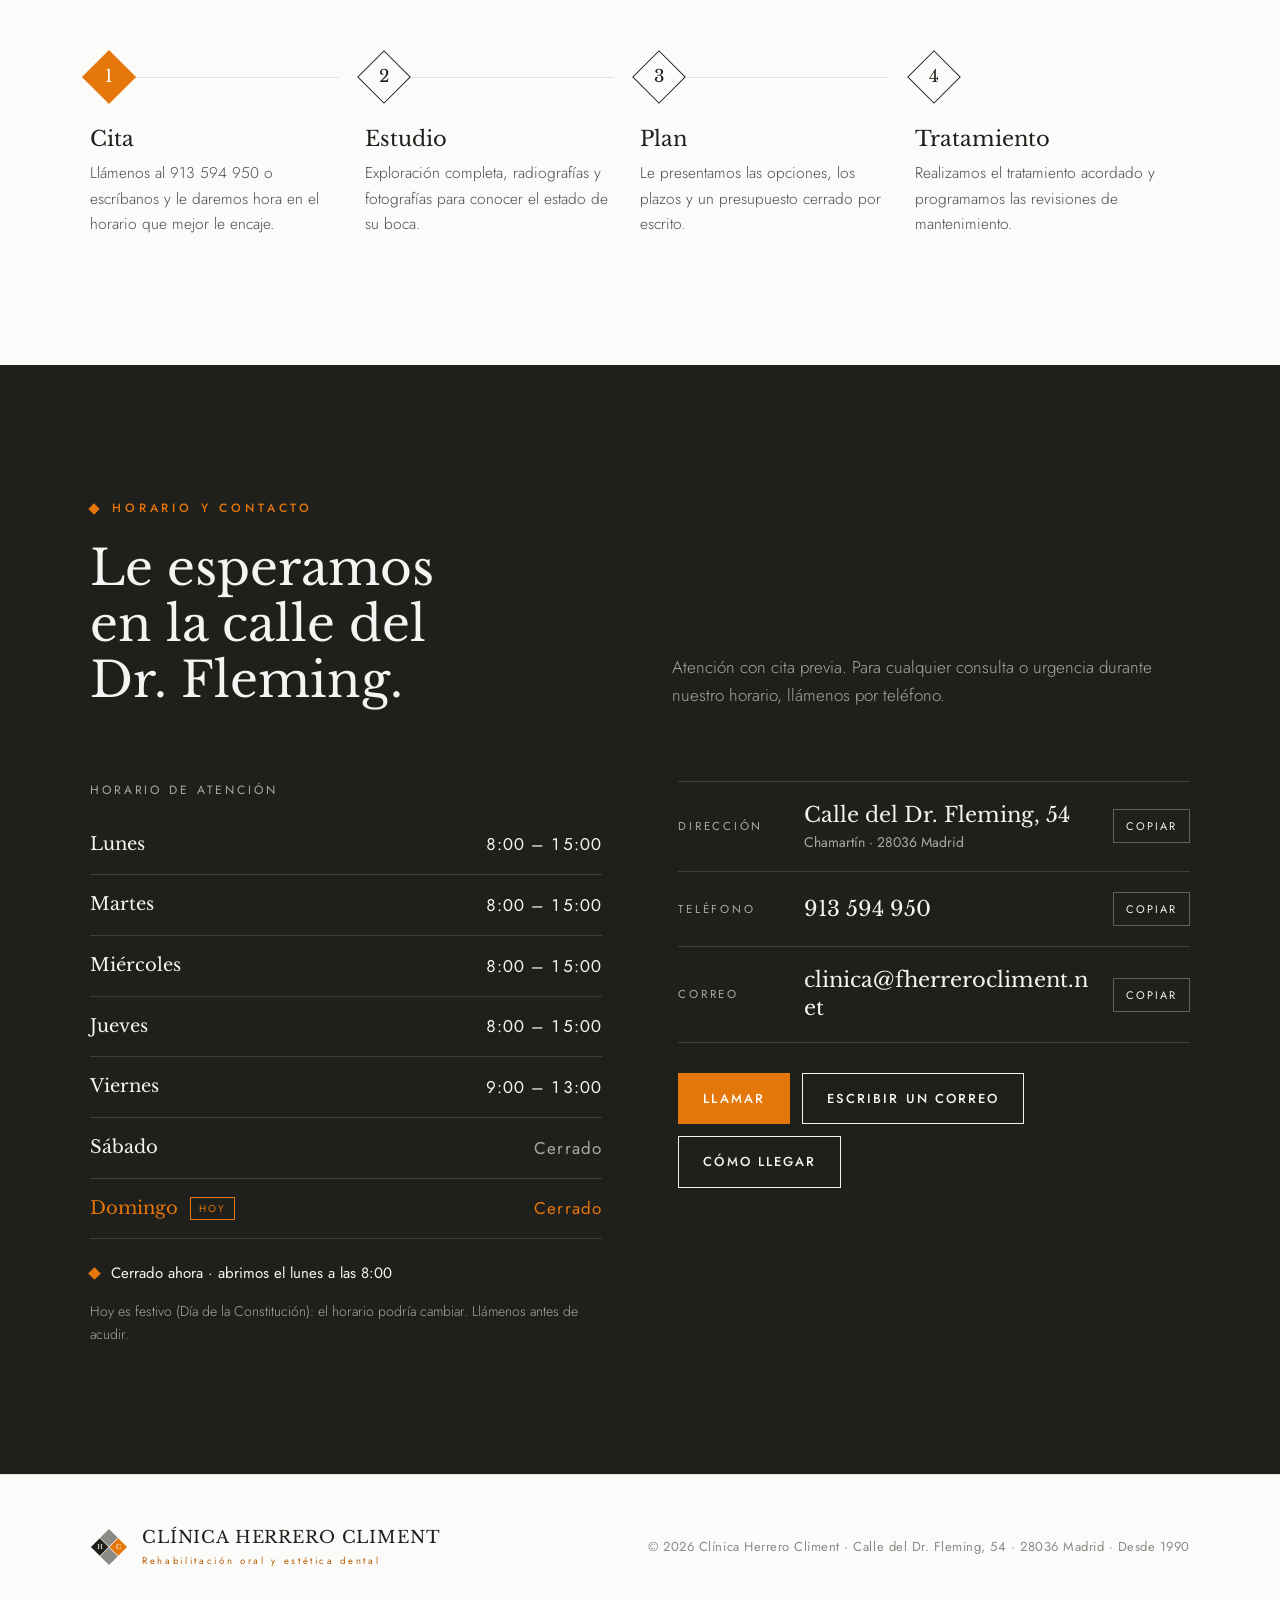
==== commit 6f3c3b82: "Actualización de la web" ====
--- a/index.html
+++ b/index.html
@@ -430,7 +430,7 @@
     var names=['domingo','lunes','martes','miércoles','jueves','viernes','sábado'];
     st.textContent='Cerrado ahora · abrimos el '+names[n]+' a las '+fmt(sched[n][0]);st.className='status closed';
   }
-  if(hol){st.textContent='Hoy es festivo · horario sujeto a cambios';st.className='status closed';document.getElementById('note').textContent='Hoy es festivo ('+hol+'): el horario podría cambiar. Llámenos antes de acudir.'}
+  if(hol){document.getElementById('note').textContent='Hoy es festivo ('+hol+'): el horario podría cambiar. Llámenos antes de acudir.'}
 
   // Copiar al portapapeles
   document.querySelectorAll('.copy').forEach(function(b){
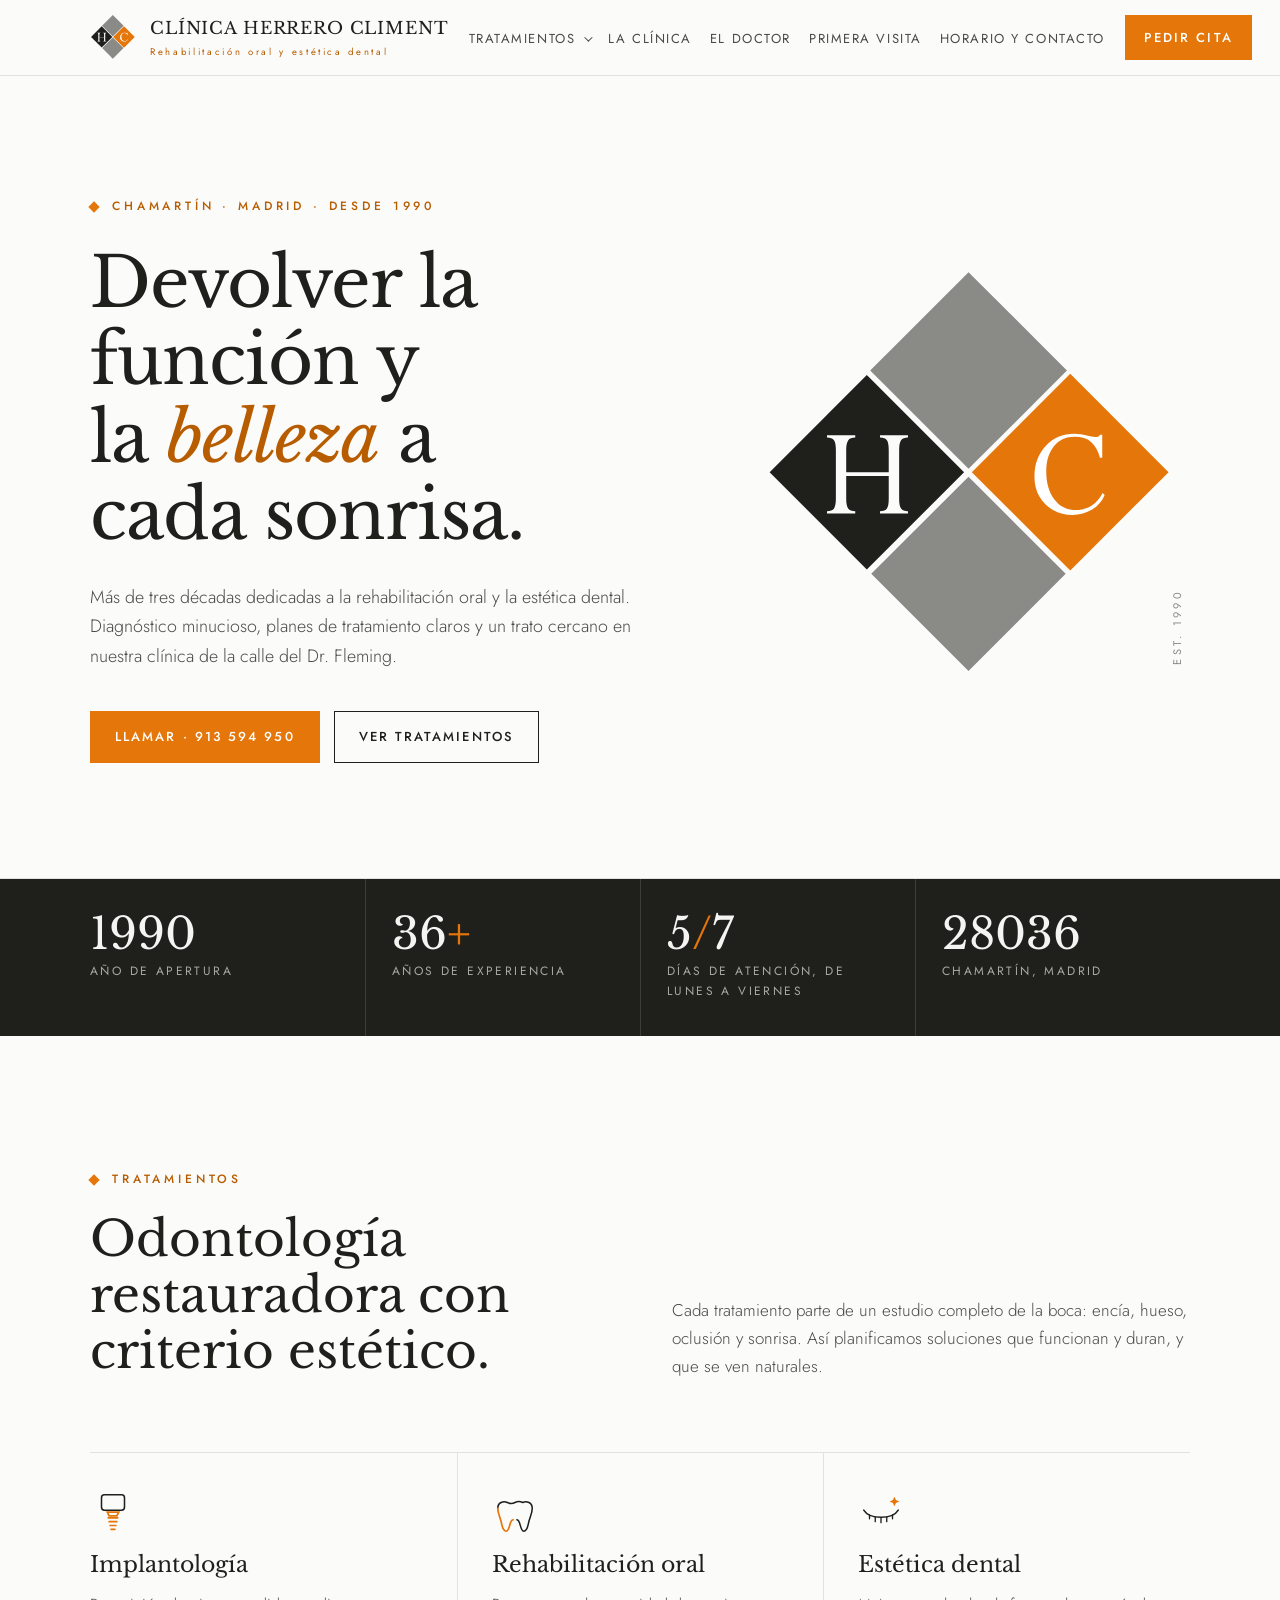
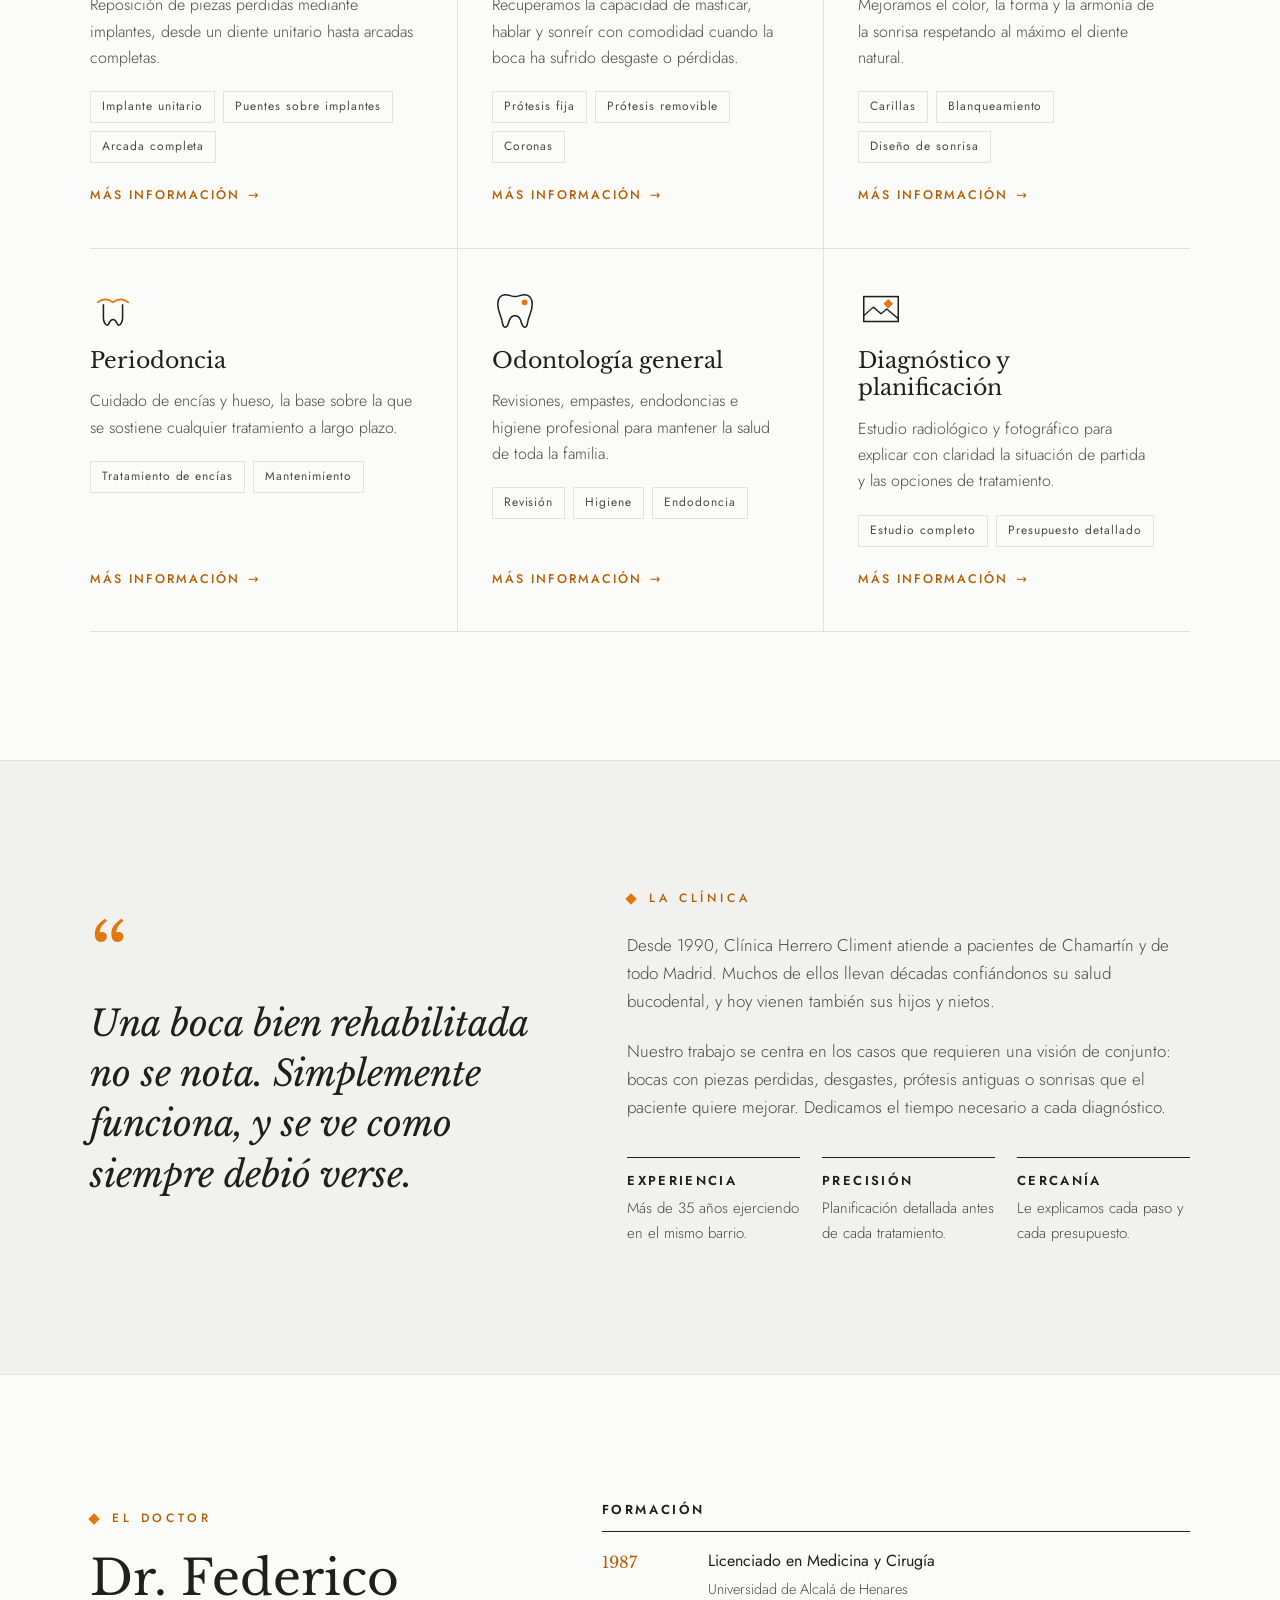
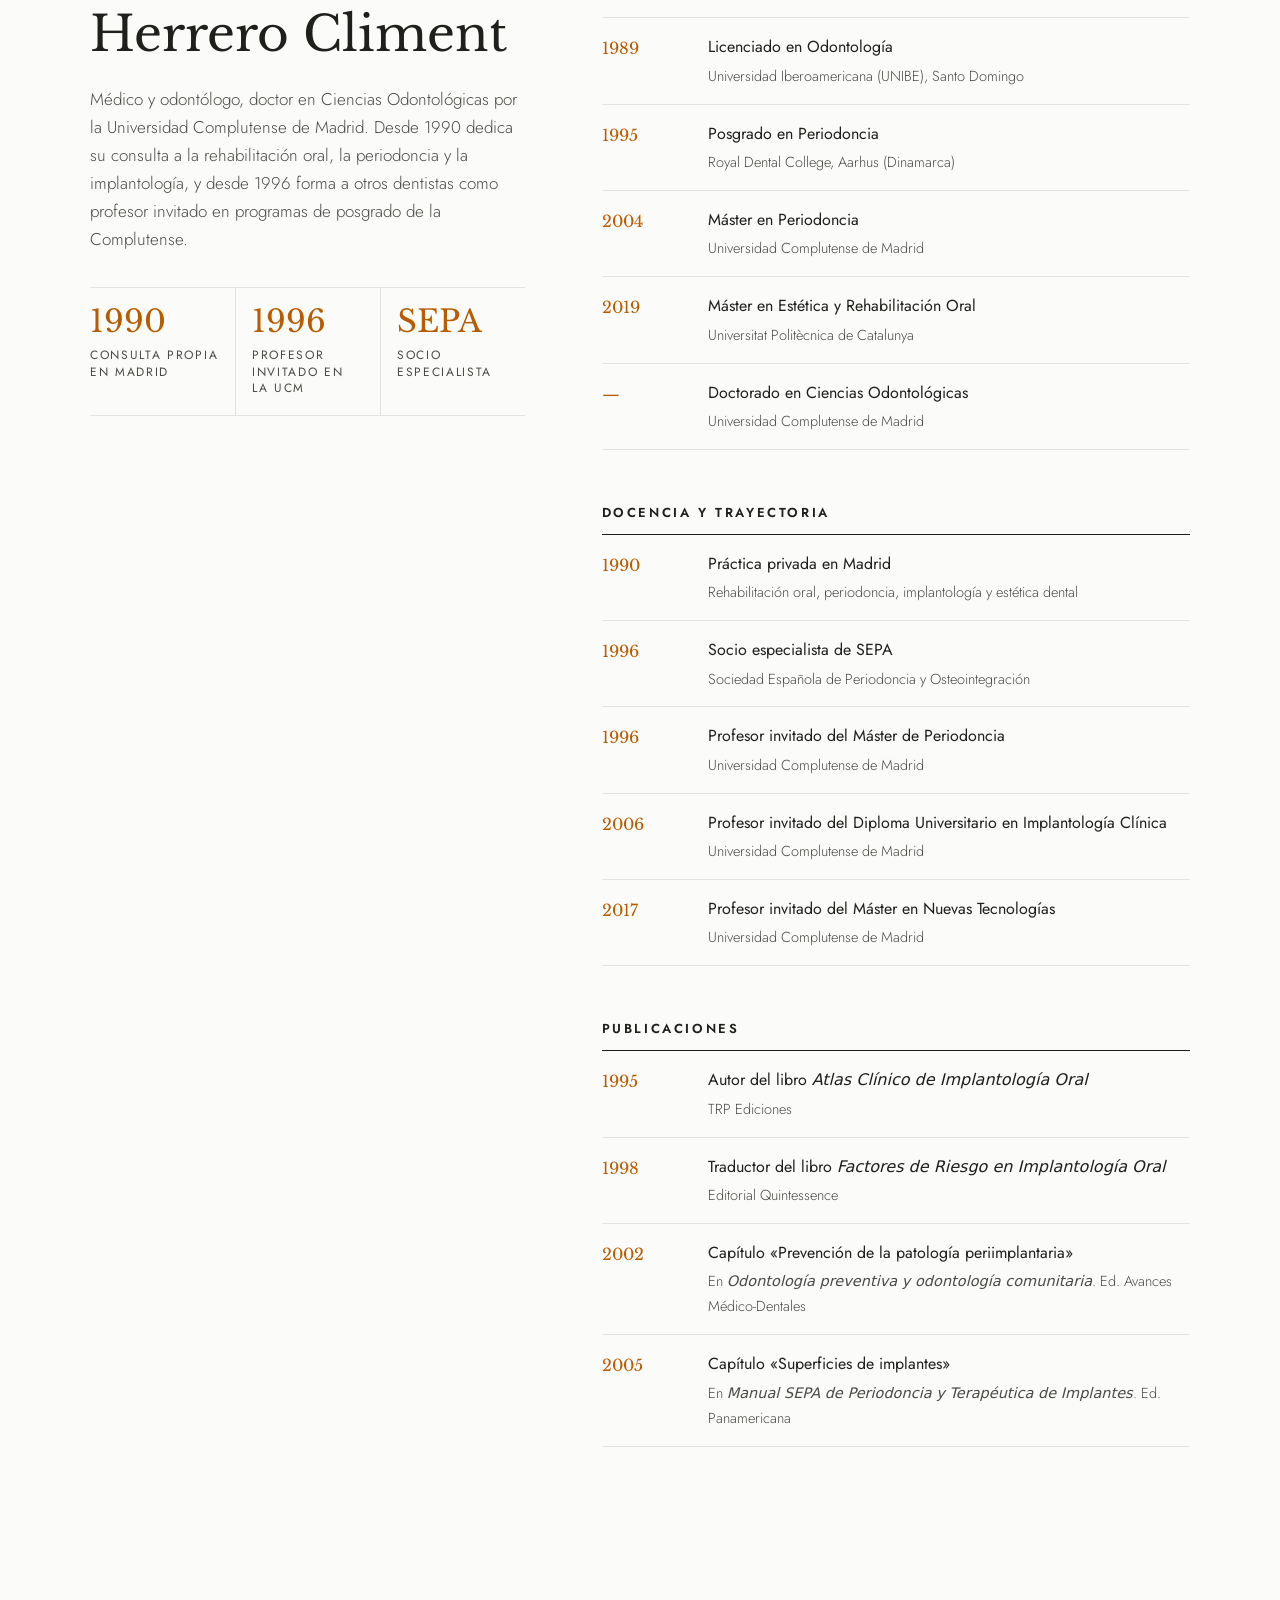
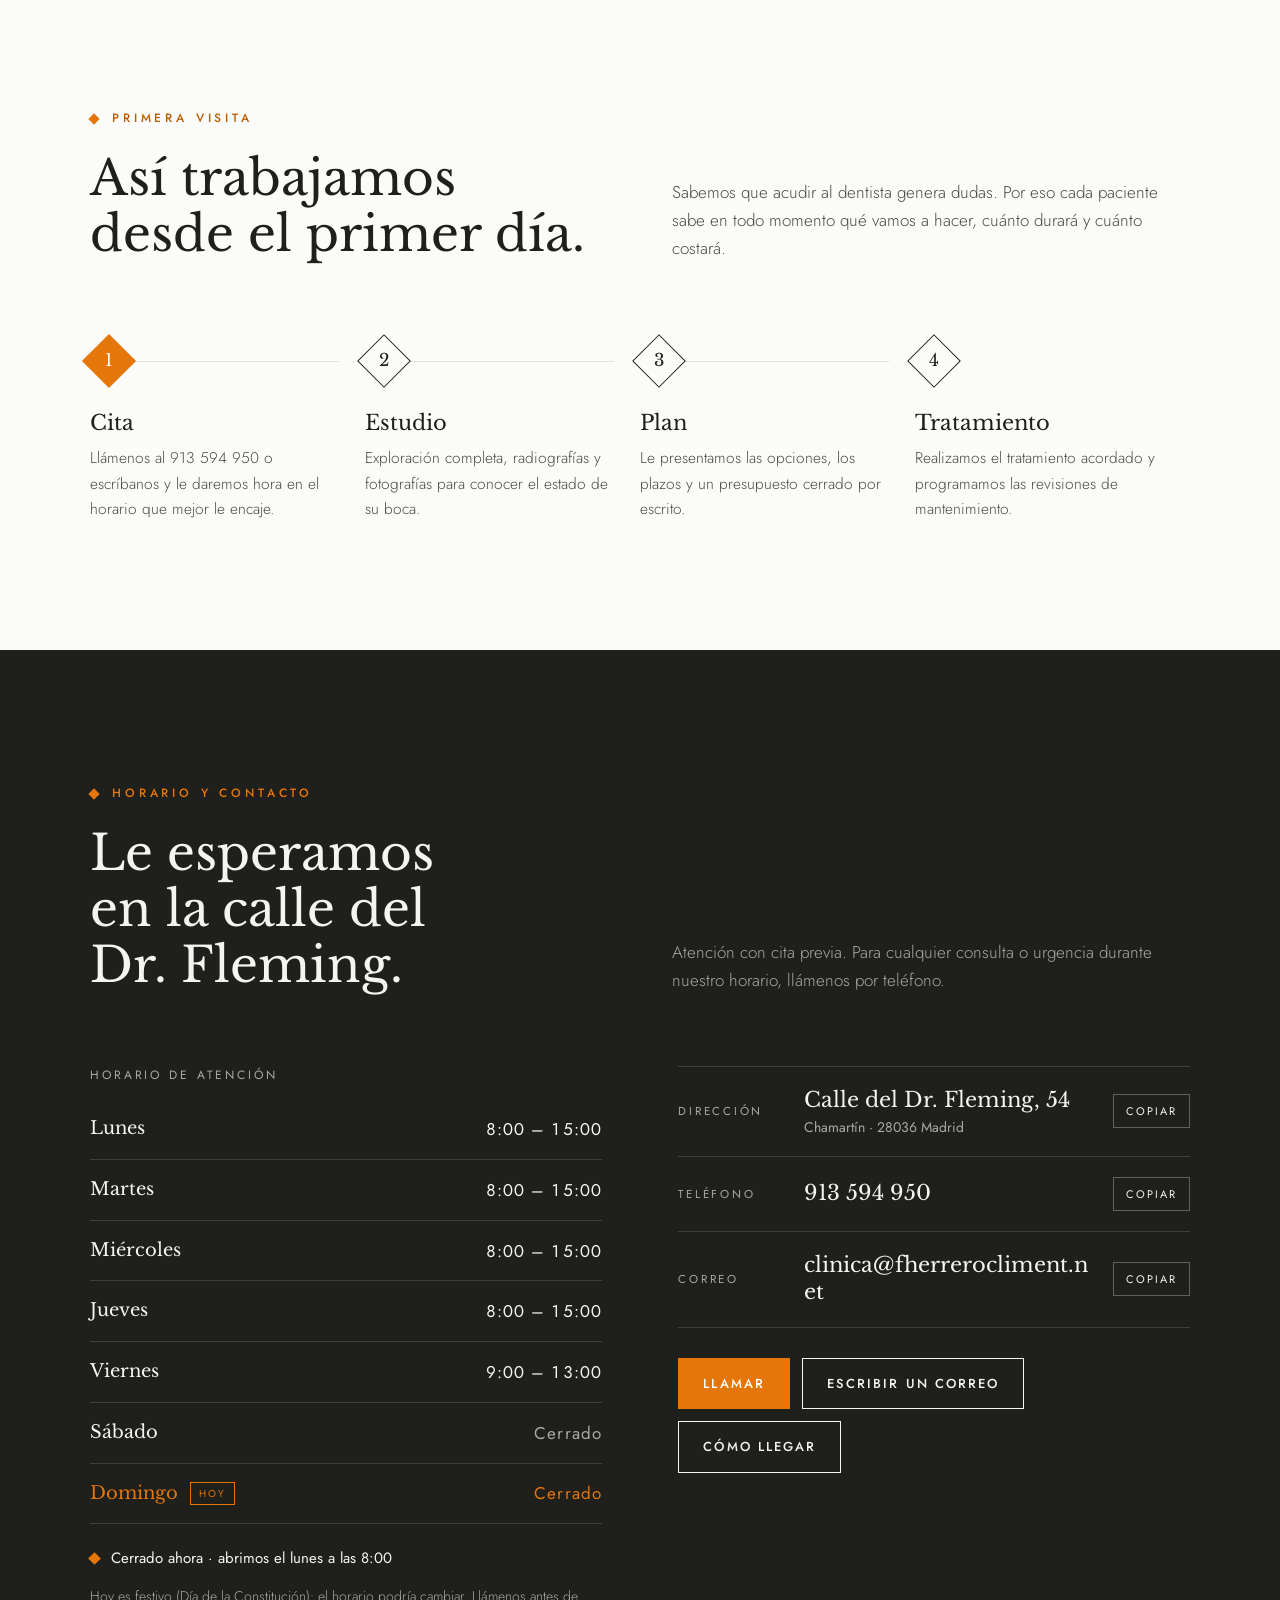
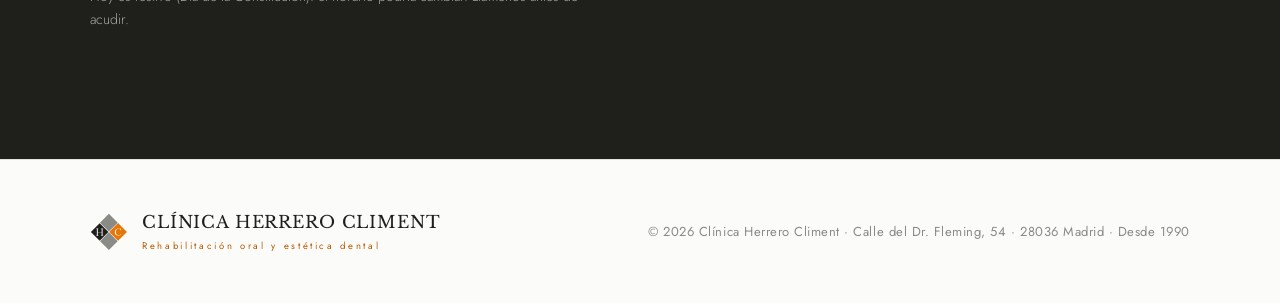
==== commit 9640ea22: "mejora" ====
--- a/index.html
+++ b/index.html
@@ -5,6 +5,8 @@
 <meta name="viewport" content="width=device-width, initial-scale=1, viewport-fit=cover">
 <title>Clínica Herrero Climent</title>
 <meta name="description" content="Clínica Herrero Climent. Rehabilitación oral y estética dental en Chamartín, Madrid, desde 1990. Calle del Dr. Fleming, 54. Tel. 913 594 950.">
+<link rel="icon" href="favicon.svg" type="image/svg+xml">
+<link rel="apple-touch-icon" href="apple-touch-icon.png">
 <link rel="preconnect" href="https://fonts.googleapis.com">
 <link rel="preconnect" href="https://fonts.gstatic.com" crossorigin>
 <link rel="stylesheet" href="https://fonts.googleapis.com/css2?family=Libre+Baskerville:ital,wght@0,400;0,700;1,400&family=Jost:wght@300;400;500;600&display=swap">
@@ -66,7 +68,22 @@
 .btn.solid{background:var(--orange);border-color:var(--orange);color:var(--on-orange)}
 .btn.solid:hover{background:var(--ink);border-color:var(--ink);color:var(--paper)}
 .top .btn{padding:11px 18px}
-@media (max-width:1180px){nav{display:none}}
+@media (max-width:1260px){nav{display:none}}
+@media (max-width:520px){.top .brand-name{font-size:13px;white-space:normal;letter-spacing:.03em}.top .brand-sub{display:none}.top .btn{padding:10px 14px;font-size:12px;letter-spacing:.12em}}
+@media (max-width:1620px){.top .btn span.long{display:none}nav ul{gap:18px}nav a{letter-spacing:.12em}}
+/* desplegable de Tratamientos */
+nav li{position:relative}
+nav .has-sub > a{display:inline-flex;align-items:center;gap:9px}
+nav .has-sub > a::after{content:"";width:6px;height:6px;border-right:1.5px solid currentColor;border-bottom:1.5px solid currentColor;transform:rotate(45deg) translateY(-2px);transition:transform .2s}
+nav .has-sub:hover > a::after,nav .has-sub:focus-within > a::after{transform:rotate(225deg) translateY(-1px)}
+nav .sub{position:absolute;top:100%;left:-24px;min-width:300px;padding-top:18px;opacity:0;visibility:hidden;transform:translateY(-6px);transition:opacity .2s,transform .2s,visibility 0s .2s;z-index:40}
+nav .has-sub:hover .sub,nav .has-sub:focus-within .sub{opacity:1;visibility:visible;transform:none;transition:opacity .2s,transform .2s}
+nav .sub ul{display:flex;flex-direction:column;gap:0;background:var(--paper);border:1px solid var(--line);border-top:2px solid var(--orange);box-shadow:0 14px 34px rgba(0,0,0,.12);padding:8px 0}
+nav .sub a{display:flex;align-items:center;gap:12px;padding:12px 24px;font-size:12.5px;letter-spacing:.12em;color:var(--ink-soft)}
+nav .sub a::before{content:"";width:6px;height:6px;background:var(--stone-light);transform:rotate(45deg);flex:none;transition:background .2s}
+nav .sub a:hover,nav .sub a[aria-current="page"]{color:var(--orange-ink);background:var(--paper-2)}
+nav .sub a:hover::before,nav .sub a[aria-current="page"]::before{background:var(--orange)}
+
 .top .btn{white-space:nowrap}
 @media (max-width:520px){.brand-name{font-size:15px}.brand-sub{font-size:8px;letter-spacing:.2em}.top .btn span.long{display:none}.brand svg{width:38px;height:38px}}
 
@@ -117,6 +134,11 @@
 @media (max-width:960px){.treat{grid-template-columns:1fr 1fr}.t,.t:not(:nth-child(3n+1)){padding:34px 28px 38px 0;border-left:0}.t:nth-child(2n){padding-left:28px;border-left:1px solid var(--line)}.t::after,.t:not(:nth-child(3n+1))::after{left:0}.t:nth-child(2n)::after{left:28px}}
 @media (max-width:620px){.treat{grid-template-columns:1fr}.t,.t:nth-child(2n){padding:30px 0 34px;border-left:0}.t:nth-child(2n)::after{left:0}}
 
+.t .more{margin-top:auto;padding-top:8px;font-size:12.5px;font-weight:500;letter-spacing:.16em;text-transform:uppercase;color:var(--orange-ink);text-decoration:none;display:inline-flex;gap:8px;align-items:center}
+.t .more::after{content:"→";letter-spacing:0}
+.t .more:hover{color:var(--ink)}
+.sr{position:absolute;width:1px;height:1px;overflow:hidden;clip:rect(0 0 0 0);white-space:nowrap}
+
 /* philosophy */
 .philo{background:var(--paper-2);border-block:1px solid var(--line)}
 .philo .wrap{display:grid;grid-template-columns:.9fr 1.1fr;gap:clamp(32px,6vw,96px);align-items:center}
@@ -128,6 +150,29 @@
 .pillar h3{font-family:var(--sans);font-size:13px;font-weight:600;letter-spacing:.18em;text-transform:uppercase;color:var(--ink)}
 .pillar p{font-size:15px;margin-top:8px}
 @media (max-width:860px){.philo .wrap{grid-template-columns:1fr}.pillars{grid-template-columns:1fr}}
+
+
+/* doctor */
+[id]{scroll-margin-top:84px}
+.doctor .wrap{display:grid;grid-template-columns:.85fr 1.15fr;gap:clamp(36px,6vw,96px);align-items:start}
+.doctor-intro{position:sticky;top:110px}
+.doctor-intro h2{font-size:clamp(30px,3.8vw,50px);line-height:1.15;margin-top:20px}
+.doctor-intro .lead{color:var(--ink-soft);font-weight:300;margin-top:22px;max-width:32em}
+.creds{display:grid;grid-template-columns:repeat(3,1fr);gap:0;margin-top:34px;border-top:1px solid var(--line)}
+.creds div{padding:18px 16px 18px 0;border-bottom:1px solid var(--line)}
+.creds div+div{padding-left:16px;border-left:1px solid var(--line)}
+.creds b{display:block;font-family:var(--serif);font-weight:400;font-size:clamp(24px,2.4vw,32px);line-height:1;color:var(--orange-ink);font-variant-numeric:tabular-nums}
+.creds span{display:block;font-size:12px;letter-spacing:.14em;text-transform:uppercase;color:var(--ink-soft);margin-top:10px;line-height:1.4}
+.cv{display:flex;flex-direction:column;gap:clamp(36px,5vw,56px)}
+.cv h3{font-family:var(--sans);font-size:13px;font-weight:600;letter-spacing:.2em;text-transform:uppercase;padding-bottom:14px;border-bottom:1px solid var(--ink)}
+.cv ol,.cv ul{list-style:none;margin:0;padding:0}
+.cv li{display:grid;grid-template-columns:88px 1fr;gap:18px;padding:16px 0;border-bottom:1px solid var(--line)}
+.cv li time,.cv li .y{font-family:var(--serif);color:var(--orange-ink);font-variant-numeric:tabular-nums;font-size:16px;padding-top:1px}
+.cv li p{font-size:16px}
+.cv li small{display:block;color:var(--ink-soft);font-size:14.5px;font-weight:300;margin-top:3px}
+.cv em{font-style:italic}
+@media (max-width:900px){.doctor .wrap{grid-template-columns:1fr}.doctor-intro{position:static}}
+@media (max-width:520px){.cv li{grid-template-columns:64px 1fr;gap:12px}.creds{grid-template-columns:1fr}.creds div+div{padding-left:0;border-left:0}}
 
 /* process */
 .steps{display:grid;grid-template-columns:repeat(4,1fr);gap:0;counter-reset:s}
@@ -183,20 +228,21 @@
 footer .brand svg{width:38px;height:38px}
 footer small{font-size:13px;color:var(--stone);letter-spacing:.04em}
 </style>
+<script type="application/ld+json">{"@context": "https://schema.org", "@type": "Dentist", "name": "Clínica Herrero Climent", "telephone": "+34913594950", "email": "clinica@fherrerocliment.net", "foundingDate": "1990", "address": {"@type": "PostalAddress", "streetAddress": "Calle del Dr. Fleming, 54", "addressLocality": "Madrid", "addressRegion": "Madrid", "postalCode": "28036", "addressCountry": "ES"}, "openingHoursSpecification": [{"@type": "OpeningHoursSpecification", "dayOfWeek": ["Monday", "Tuesday", "Wednesday", "Thursday"], "opens": "08:00", "closes": "15:00"}, {"@type": "OpeningHoursSpecification", "dayOfWeek": "Friday", "opens": "09:00", "closes": "13:00"}], "employee": {"@type": "Person", "name": "Federico Herrero Climent", "honorificPrefix": "Dr.", "jobTitle": "Odontólogo", "alumniOf": [{"@type": "CollegeOrUniversity", "name": "Universidad de Alcalá"}, {"@type": "CollegeOrUniversity", "name": "Universidad Complutense de Madrid"}, {"@type": "CollegeOrUniversity", "name": "Universitat Politècnica de Catalunya"}], "memberOf": {"@type": "Organization", "name": "Sociedad Española de Periodoncia y Osteointegración (SEPA)"}}}</script>
 </head>
 <body>
 
 <!-- Logo reutilizable -->
 <svg width="0" height="0" style="position:absolute" aria-hidden="true">
   <defs>
-    <g id="hc-mark">
-      <rect class="tile t1" x="-46" y="-46" width="92" height="92" fill="var(--stone)" transform="translate(0,-68) rotate(45)"/>
-      <rect class="tile t4" x="-46" y="-46" width="92" height="92" fill="var(--stone)" transform="translate(0,68) rotate(45)"/>
-      <rect class="tile t2" x="-46" y="-46" width="92" height="92" fill="var(--ink)" transform="translate(-68,0) rotate(45)"/>
-      <rect class="tile t3" x="-46" y="-46" width="92" height="92" fill="var(--orange)" transform="translate(68,0) rotate(45)"/>
-      <text x="-68" y="17" text-anchor="middle" font-family="Libre Baskerville, Georgia, Times New Roman, serif" font-size="48" fill="var(--paper)">H</text>
-      <text x="68" y="17" text-anchor="middle" font-family="Libre Baskerville, Georgia, Times New Roman, serif" font-size="48" fill="#ffffff">C</text>
-    </g>
+    <g id="hc-mark"><g transform="scale(2.69) translate(-297.5,-212.6)">
+        <path class="tile t2" fill="var(--ink)" d="M 247.84 212.41 L 271.93 236.50 L 296.03 212.41 L 271.93 188.31 Z M 247.84 212.41 "/>
+        <path class="tile t4" fill="var(--stone)" d="M 273.03 237.60 L 297.13 261.69 L 321.22 237.60 L 297.13 213.50 Z M 273.03 237.60 "/>
+        <path class="tile t1" fill="var(--stone)" d="M 272.77 187.19 L 297.14 211.57 L 321.52 187.19 L 297.14 162.82 Z M 272.77 187.19 "/>
+        <path class="tile t3" fill="var(--orange)" d="M 297.96 212.39 L 322.34 236.76 L 346.71 212.39 L 322.34 188.01 Z M 297.96 212.39 "/>
+        <path fill="#ffffff" d="M 327.76 221.66 C 326.33 222.54 324.71 222.99 322.88 222.99 C 321.15 222.99 319.55 222.58 318.07 221.76 C 316.60 220.94 315.46 219.82 314.66 218.39 C 313.87 216.96 313.47 215.32 313.47 213.46 C 313.47 210.41 314.40 207.89 316.27 205.90 C 318.14 203.90 320.50 202.90 323.35 202.90 C 324.31 202.90 325.52 203.07 326.99 203.41 C 327.82 203.60 328.39 203.70 328.70 203.70 C 329.19 203.70 329.53 203.50 329.73 203.10 L 330.27 203.10 L 330.27 208.81 L 329.70 208.81 C 329.24 207.03 328.51 205.73 327.51 204.89 C 326.50 204.05 325.16 203.64 323.48 203.64 C 321.30 203.64 319.58 204.42 318.31 205.98 C 317.04 207.55 316.40 209.64 316.40 212.25 C 316.40 215.11 317.07 217.41 318.42 219.16 C 319.76 220.91 321.52 221.78 323.69 221.78 C 326.71 221.78 328.93 220.37 330.37 217.57 L 330.87 218.04 C 330.23 219.57 329.20 220.77 327.76 221.66 "/>
+        <path fill="var(--paper)" d="M 282.13 203.82 C 281.31 203.82 280.73 204.05 280.41 204.50 C 280.10 204.96 279.94 205.76 279.94 206.91 L 279.94 218.99 C 279.94 220.15 280.10 220.95 280.41 221.39 C 280.73 221.84 281.31 222.06 282.13 222.06 L 282.13 222.62 L 275.20 222.62 L 275.20 222.06 C 276.06 222.06 276.64 221.84 276.92 221.39 C 277.22 220.95 277.36 220.14 277.36 218.99 L 277.36 213.37 L 266.82 213.37 L 266.82 218.99 C 266.82 220.13 266.98 220.93 267.30 221.39 C 267.63 221.84 268.21 222.06 269.06 222.06 L 269.06 222.62 L 262.06 222.62 L 262.06 222.06 C 262.91 222.06 263.49 221.83 263.80 221.37 C 264.10 220.92 264.26 220.12 264.26 218.99 L 264.26 206.91 C 264.26 205.73 264.10 204.91 263.79 204.48 C 263.47 204.04 262.90 203.82 262.06 203.82 L 262.06 203.26 L 269.06 203.26 L 269.06 203.82 C 268.21 203.82 267.63 204.06 267.30 204.53 C 266.98 205 266.82 205.79 266.82 206.91 L 266.82 212.42 L 277.36 212.42 L 277.36 206.91 C 277.36 205.72 277.21 204.91 276.91 204.48 C 276.60 204.04 276.03 203.82 275.20 203.82 L 275.20 203.26 L 282.13 203.26 Z M 282.13 203.82 "/>
+      </g></g>
   </defs>
 </svg>
 
@@ -208,8 +254,18 @@
     </a>
     <nav aria-label="Principal">
       <ul>
-        <li><a href="#tratamientos">Tratamientos</a></li>
+        <li class="has-sub"><a href="#tratamientos">Tratamientos</a>
+          <div class="sub"><ul>
+            <li><a href="implantes-dentales-chamartin.html">Implantes dentales</a></li>
+            <li><a href="rehabilitacion-oral-chamartin.html">Rehabilitación oral</a></li>
+            <li><a href="estetica-dental-chamartin.html">Estética dental</a></li>
+            <li><a href="periodoncia-chamartin.html">Periodoncia</a></li>
+            <li><a href="dentista-chamartin.html">Odontología general</a></li>
+            <li><a href="estudio-dental-chamartin.html">Diagnóstico y planificación</a></li>
+          </ul></div>
+        </li>
         <li><a href="#clinica">La clínica</a></li>
+        <li><a href="#doctor">El doctor</a></li>
         <li><a href="#primera-visita">Primera visita</a></li>
         <li><a href="#contacto">Horario y contacto</a></li>
       </ul>
@@ -262,36 +318,42 @@
           <h3>Implantología</h3>
           <p>Reposición de piezas perdidas mediante implantes, desde un diente unitario hasta arcadas completas.</p>
           <ul><li>Implante unitario</li><li>Puentes sobre implantes</li><li>Arcada completa</li></ul>
+          <a class="more" href="implantes-dentales-chamartin.html">Más información<span class="sr"> sobre implantología</span></a>
         </article>
         <article class="t">
           <svg class="ico" viewBox="0 0 48 48" aria-hidden="true"><path d="M6 18c0-6 6-8 10-6 3 1.5 5 1.5 8 0 3-1.5 5-1.5 8 0 4-2 10 0 10 6 0 6-3 10-4 16-1 5-3 8-5 8s-3-4-4-8c-1-3-2-4-3-4" fill="none" stroke="var(--ink)" stroke-width="1.6" stroke-linecap="round"/><path d="M6 18c0 6 3 10 4 16 1 5 3 8 5 8s3-4 4-8c1-3 2-4 3-4" fill="none" stroke="var(--orange)" stroke-width="1.8" stroke-linecap="round"/></svg>
           <h3>Rehabilitación oral</h3>
           <p>Recuperamos la capacidad de masticar, hablar y sonreír con comodidad cuando la boca ha sufrido desgaste o pérdidas.</p>
           <ul><li>Prótesis fija</li><li>Prótesis removible</li><li>Coronas</li></ul>
+          <a class="more" href="rehabilitacion-oral-chamartin.html">Más información<span class="sr"> sobre rehabilitación oral</span></a>
         </article>
         <article class="t">
           <svg class="ico" viewBox="0 0 48 48" aria-hidden="true"><path d="M6 20c6 10 30 10 36 0" fill="none" stroke="var(--ink)" stroke-width="1.6" stroke-linecap="round"/><path d="M12 25v4M18 27v5M24 28v5M30 27v5M36 25v4" stroke="var(--ink)" stroke-width="1.4" stroke-linecap="round"/><path d="M38 6l1.6 3.4L43 11l-3.4 1.6L38 16l-1.6-3.4L33 11l3.4-1.6z" fill="var(--orange)"/></svg>
           <h3>Estética dental</h3>
           <p>Mejoramos el color, la forma y la armonía de la sonrisa respetando al máximo el diente natural.</p>
           <ul><li>Carillas</li><li>Blanqueamiento</li><li>Diseño de sonrisa</li></ul>
+          <a class="more" href="estetica-dental-chamartin.html">Más información<span class="sr"> sobre estética dental</span></a>
         </article>
         <article class="t">
           <svg class="ico" viewBox="0 0 48 48" aria-hidden="true"><path d="M8 16c5-4 11-4 16 0 5-4 11-4 16 0" fill="none" stroke="var(--orange)" stroke-width="1.8" stroke-linecap="round"/><path d="M14 18v14c0 4 2 8 4 8s2-6 6-6 4 6 6 6 4-4 4-8V18" fill="none" stroke="var(--ink)" stroke-width="1.6" stroke-linejoin="round"/></svg>
           <h3>Periodoncia</h3>
           <p>Cuidado de encías y hueso, la base sobre la que se sostiene cualquier tratamiento a largo plazo.</p>
           <ul><li>Tratamiento de encías</li><li>Mantenimiento</li></ul>
+          <a class="more" href="periodoncia-chamartin.html">Más información<span class="sr"> sobre periodoncia</span></a>
         </article>
         <article class="t">
           <svg class="ico" viewBox="0 0 48 48" aria-hidden="true"><path d="M14 8c-5 0-8 4-8 10 0 8 4 12 5 20 .5 3 2 4 3 4 2 0 3-3 4-7 1-3 2-5 6-5s5 2 6 5c1 4 2 7 4 7 1 0 2.5-1 3-4 1-8 5-12 5-20 0-6-3-10-8-10-4 0-6 2-10 2s-6-2-10-2z" fill="none" stroke="var(--ink)" stroke-width="1.6"/><circle cx="34" cy="16" r="3" fill="var(--orange)"/></svg>
           <h3>Odontología general</h3>
           <p>Revisiones, empastes, endodoncias e higiene profesional para mantener la salud de toda la familia.</p>
           <ul><li>Revisión</li><li>Higiene</li><li>Endodoncia</li></ul>
+          <a class="more" href="dentista-chamartin.html">Más información<span class="sr"> sobre odontología general</span></a>
         </article>
         <article class="t">
           <svg class="ico" viewBox="0 0 48 48" aria-hidden="true"><rect x="6" y="10" width="36" height="26" fill="none" stroke="var(--ink)" stroke-width="1.6"/><path d="M6 30l10-9 8 7 6-5 12 10" fill="none" stroke="var(--ink)" stroke-width="1.4" stroke-linejoin="round"/><rect x="28" y="14" width="7" height="7" transform="rotate(45 31.5 17.5)" fill="var(--orange)"/></svg>
           <h3>Diagnóstico y planificación</h3>
           <p>Estudio radiológico y fotográfico para explicar con claridad la situación de partida y las opciones de tratamiento.</p>
           <ul><li>Estudio completo</li><li>Presupuesto detallado</li></ul>
+          <a class="more" href="estudio-dental-chamartin.html">Más información<span class="sr"> sobre diagnóstico y planificación</span></a>
         </article>
       </div>
     </div>
@@ -308,6 +370,53 @@
           <div class="pillar"><h3>Experiencia</h3><p>Más de 35 años ejerciendo en el mismo barrio.</p></div>
           <div class="pillar"><h3>Precisión</h3><p>Planificación detallada antes de cada tratamiento.</p></div>
           <div class="pillar"><h3>Cercanía</h3><p>Le explicamos cada paso y cada presupuesto.</p></div>
+        </div>
+      </div>
+    </div>
+  </section>
+
+  <section class="block doctor" id="doctor">
+    <div class="wrap">
+      <div class="doctor-intro">
+        <span class="eyebrow">El doctor</span>
+        <h2>Dr. Federico Herrero Climent</h2>
+        <p class="lead">Médico y odontólogo, doctor en Ciencias Odontológicas por la Universidad Complutense de Madrid. Desde 1990 dedica su consulta a la rehabilitación oral, la periodoncia y la implantología, y desde 1996 forma a otros dentistas como profesor invitado en programas de posgrado de la Complutense.</p>
+        <div class="creds">
+          <div><b>1990</b><span>Consulta propia en Madrid</span></div>
+          <div><b>1996</b><span>Profesor invitado en la UCM</span></div>
+          <div><b>SEPA</b><span>Socio especialista</span></div>
+        </div>
+      </div>
+      <div class="cv">
+        <div>
+          <h3>Formación</h3>
+          <ol>
+          <li><span class="y">1987</span><p>Licenciado en Medicina y Cirugía<small>Universidad de Alcalá de Henares</small></p></li>
+          <li><span class="y">1989</span><p>Licenciado en Odontología<small>Universidad Iberoamericana (UNIBE), Santo Domingo</small></p></li>
+          <li><span class="y">1995</span><p>Posgrado en Periodoncia<small>Royal Dental College, Aarhus (Dinamarca)</small></p></li>
+          <li><span class="y">2004</span><p>Máster en Periodoncia<small>Universidad Complutense de Madrid</small></p></li>
+          <li><span class="y">2019</span><p>Máster en Estética y Rehabilitación Oral<small>Universitat Politècnica de Catalunya</small></p></li>
+          <li><span class="y">—</span><p>Doctorado en Ciencias Odontológicas<small>Universidad Complutense de Madrid</small></p></li>
+          </ol>
+        </div>
+        <div>
+          <h3>Docencia y trayectoria</h3>
+          <ul>
+          <li><span class="y">1990</span><p>Práctica privada en Madrid<small>Rehabilitación oral, periodoncia, implantología y estética dental</small></p></li>
+          <li><span class="y">1996</span><p>Socio especialista de SEPA<small>Sociedad Española de Periodoncia y Osteointegración</small></p></li>
+          <li><span class="y">1996</span><p>Profesor invitado del Máster de Periodoncia<small>Universidad Complutense de Madrid</small></p></li>
+          <li><span class="y">2006</span><p>Profesor invitado del Diploma Universitario en Implantología Clínica<small>Universidad Complutense de Madrid</small></p></li>
+          <li><span class="y">2017</span><p>Profesor invitado del Máster en Nuevas Tecnologías<small>Universidad Complutense de Madrid</small></p></li>
+          </ul>
+        </div>
+        <div>
+          <h3>Publicaciones</h3>
+          <ul>
+          <li><span class="y">1995</span><p>Autor del libro <em>Atlas Clínico de Implantología Oral</em><small>TRP Ediciones</small></p></li>
+          <li><span class="y">1998</span><p>Traductor del libro <em>Factores de Riesgo en Implantología Oral</em><small>Editorial Quintessence</small></p></li>
+          <li><span class="y">2002</span><p>Capítulo «Prevención de la patología periimplantaria»<small>En <em>Odontología preventiva y odontología comunitaria</em>. Ed. Avances Médico-Dentales</small></p></li>
+          <li><span class="y">2005</span><p>Capítulo «Superficies de implantes»<small>En <em>Manual SEPA de Periodoncia y Terapéutica de Implantes</em>. Ed. Panamericana</small></p></li>
+          </ul>
         </div>
       </div>
     </div>
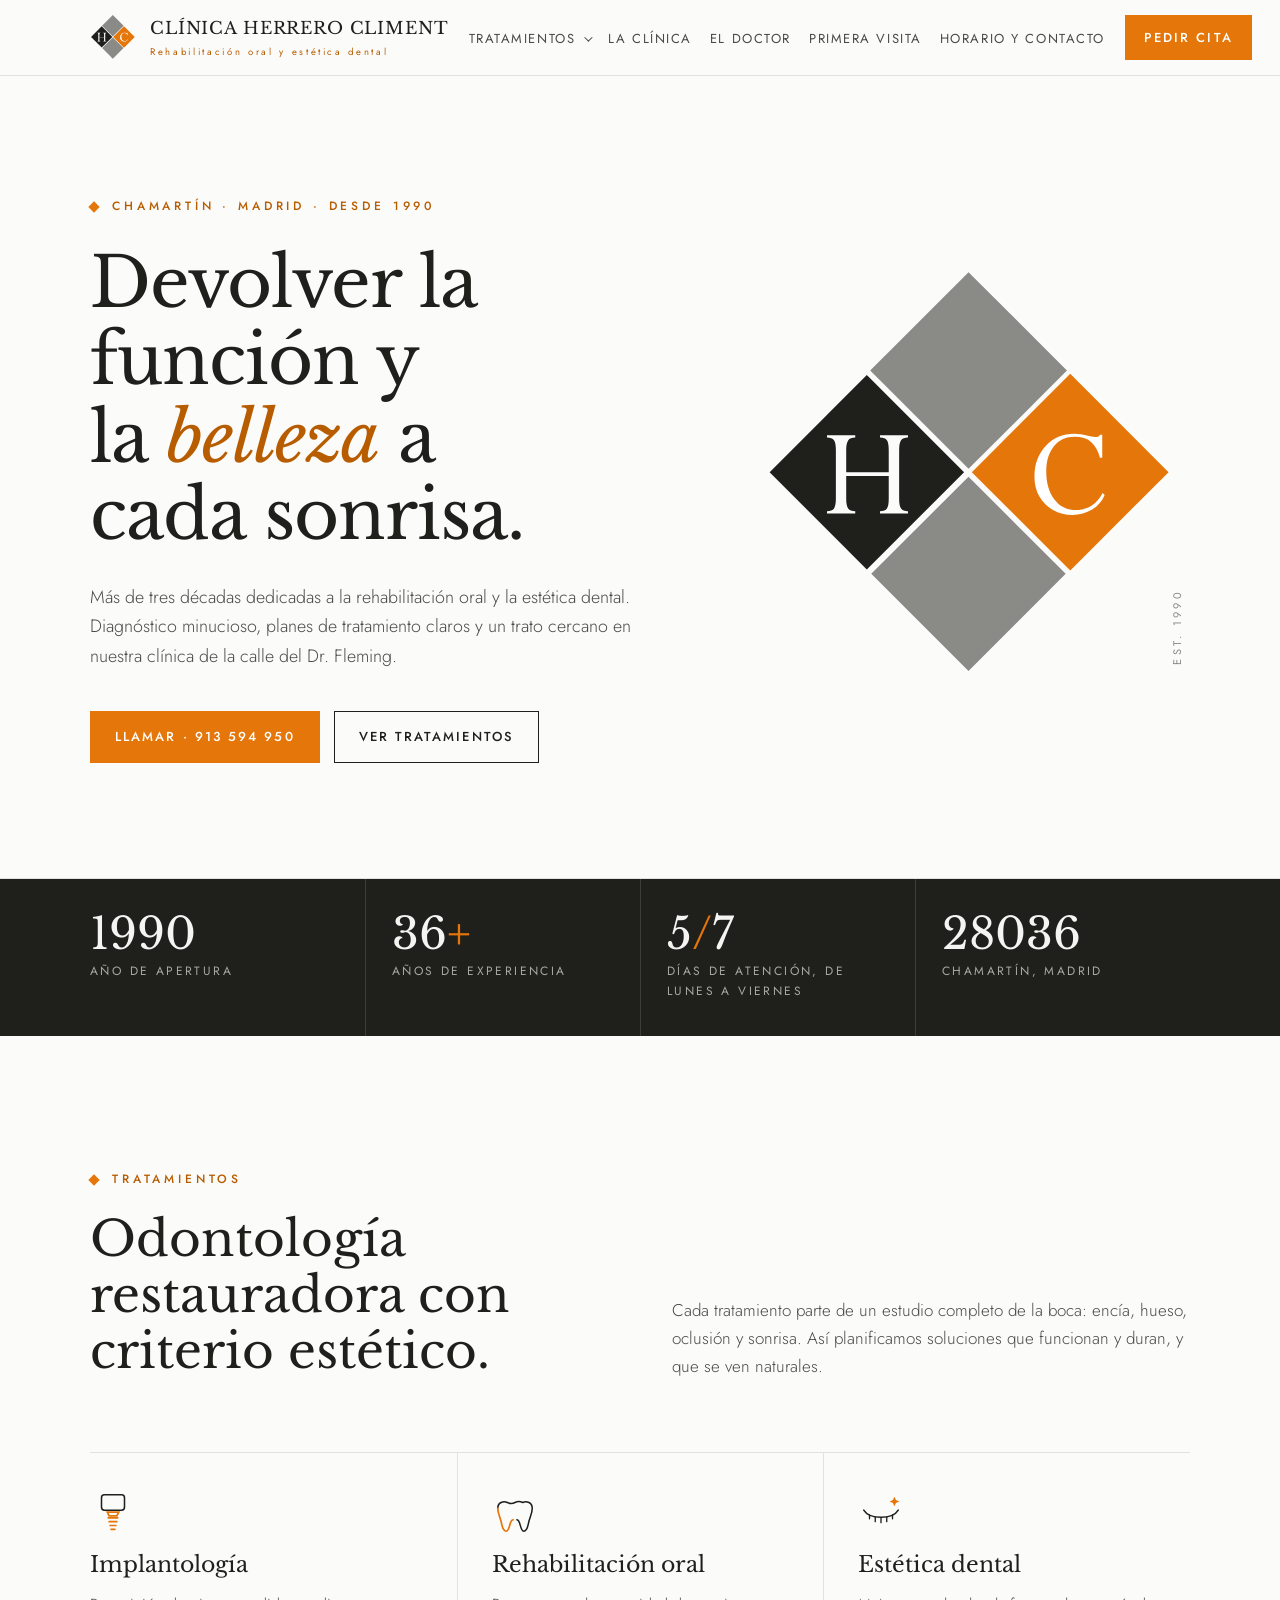
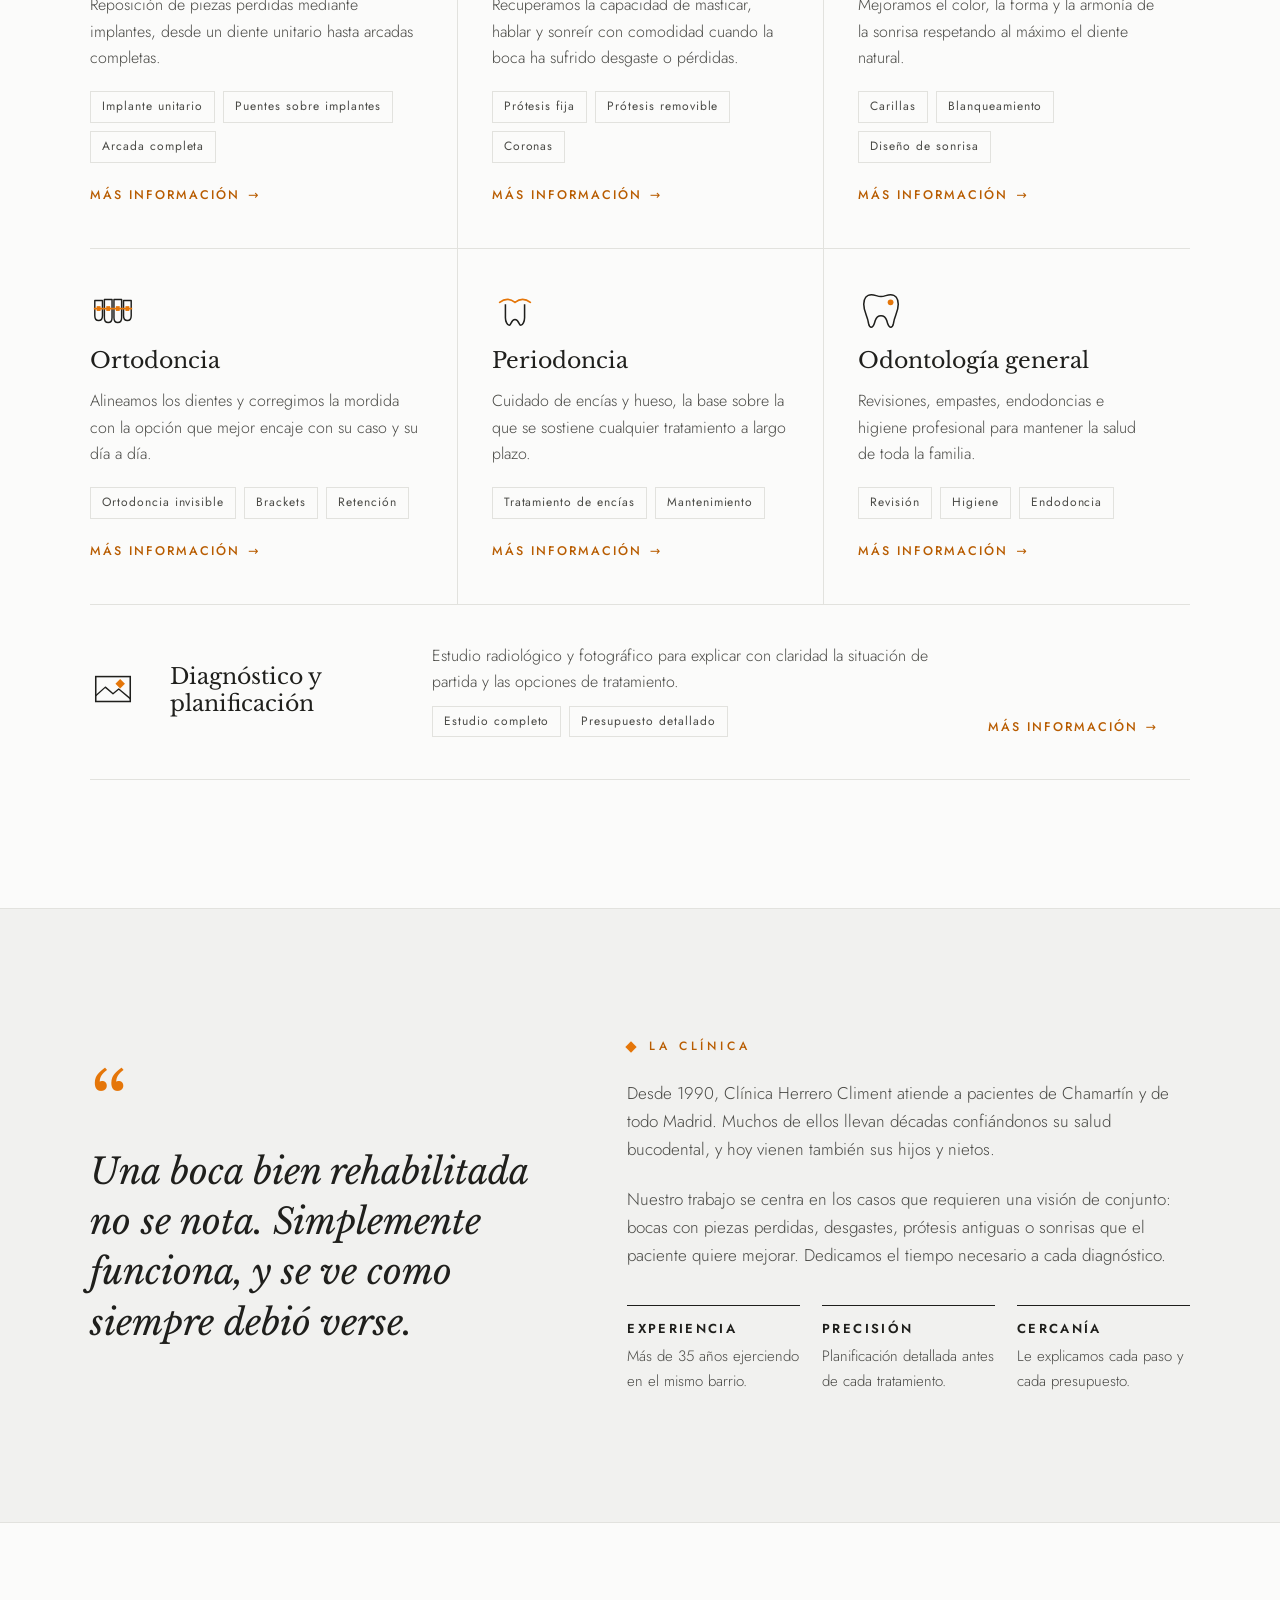
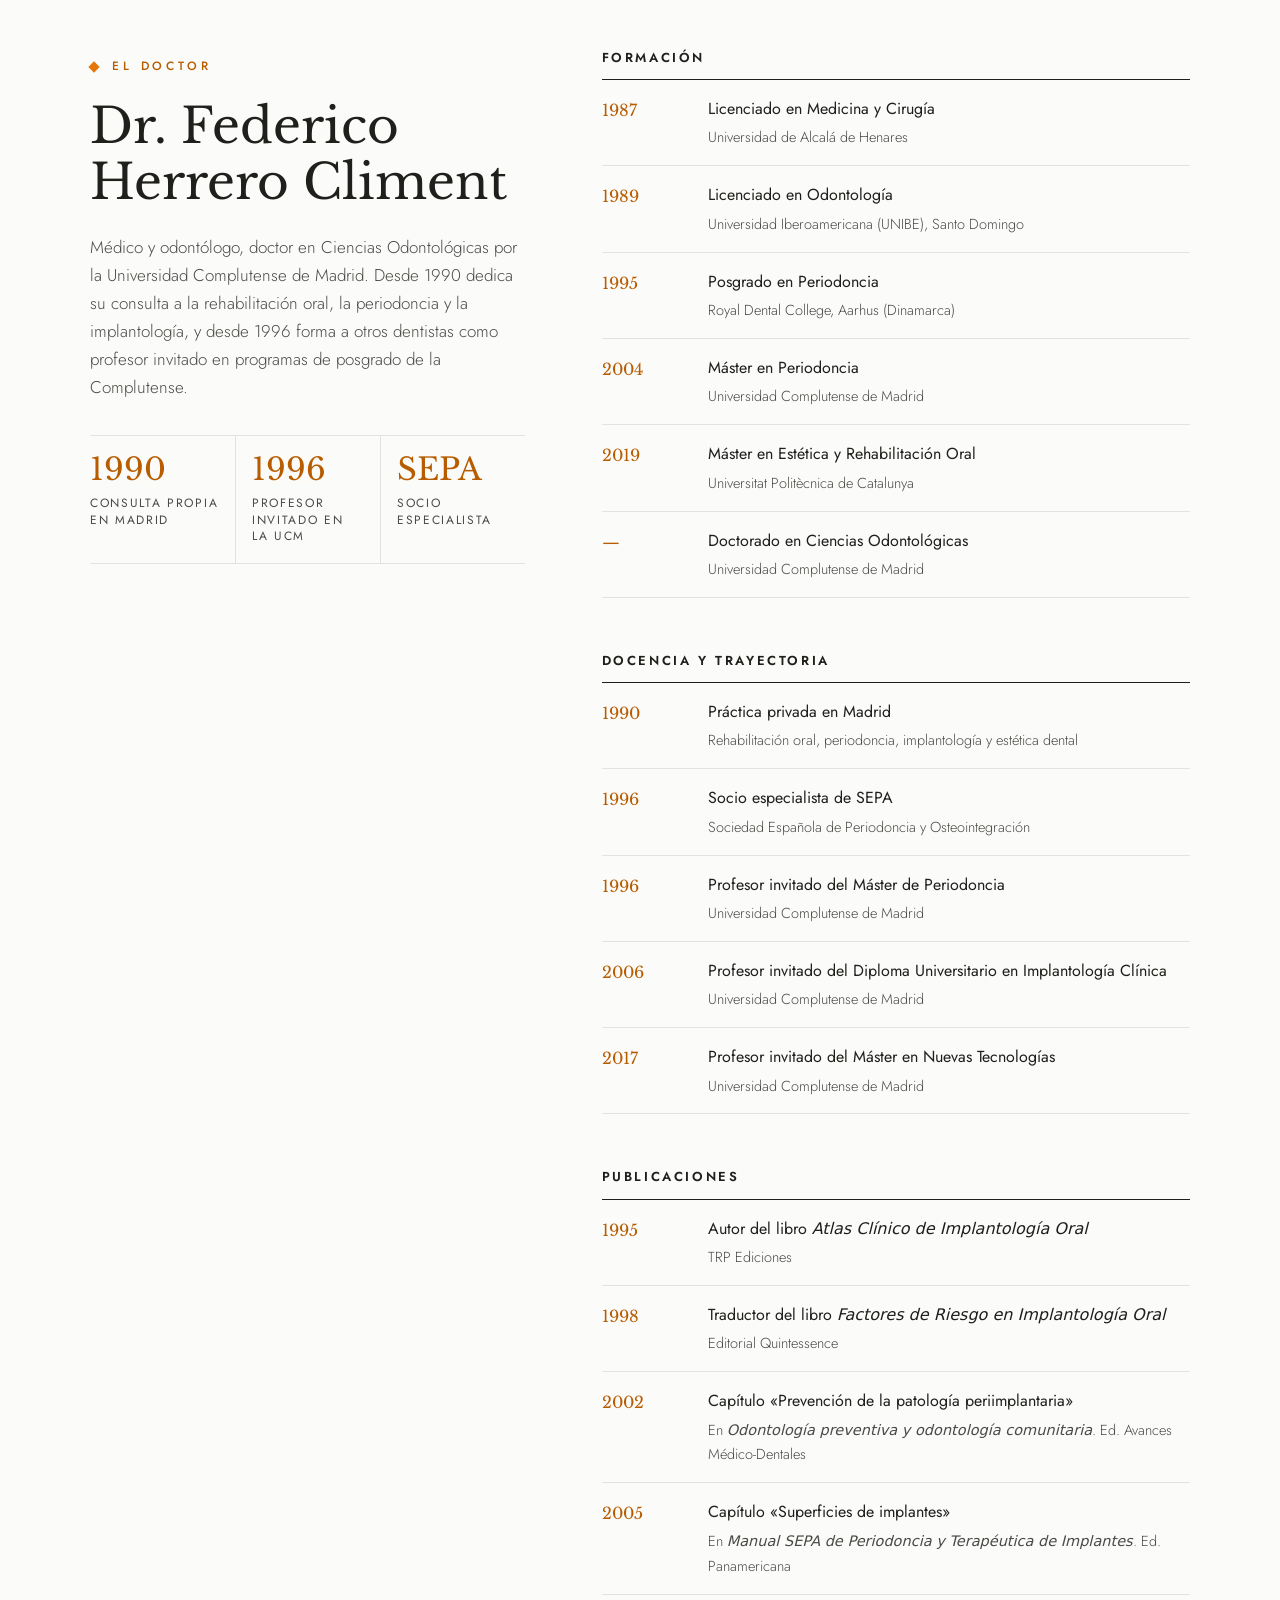
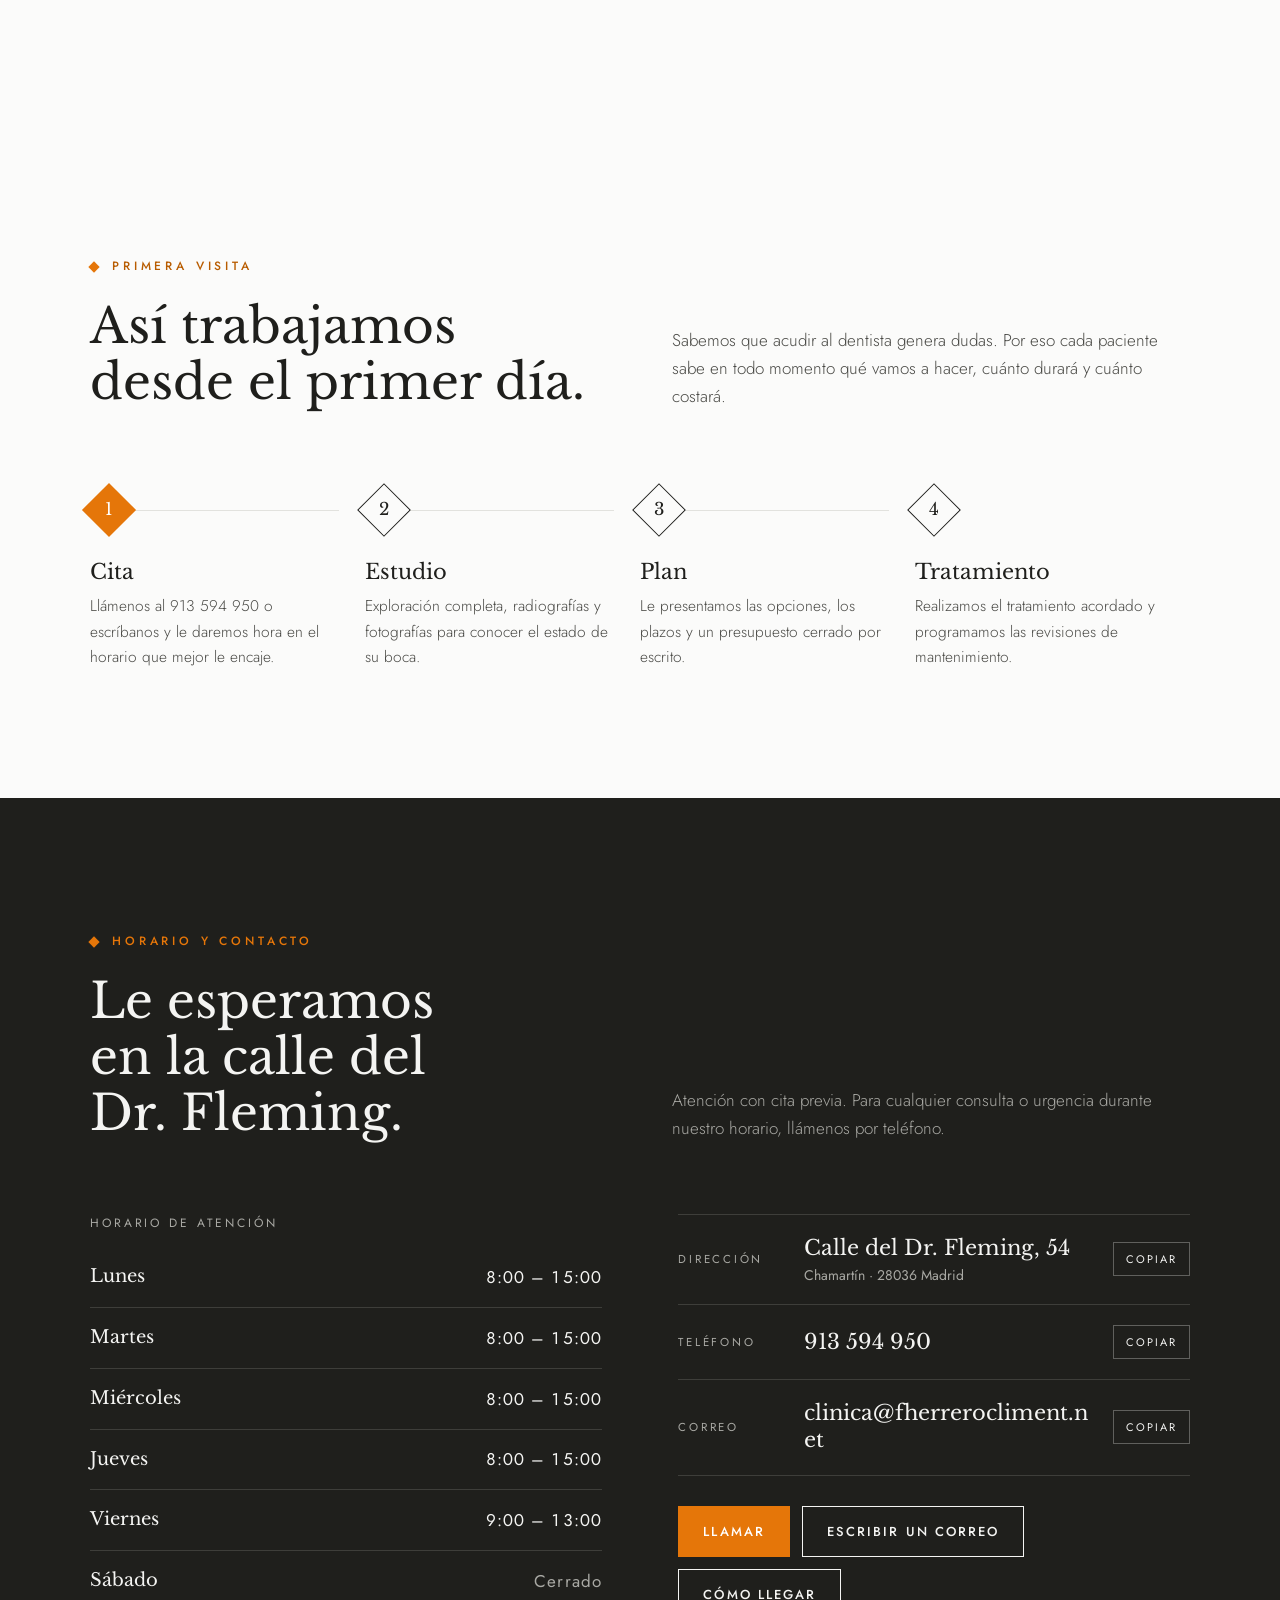
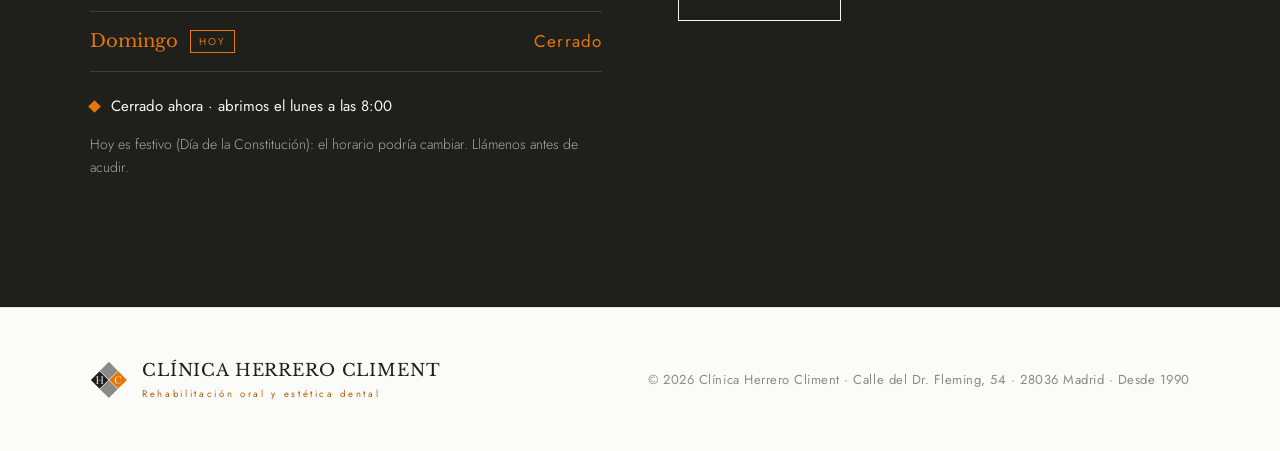
==== commit 58a41316: "mejora" ====
--- a/index.html
+++ b/index.html
@@ -131,7 +131,9 @@
 .t::after{content:"";position:absolute;left:0;bottom:-1px;height:2px;width:0;background:var(--orange);transition:width .45s ease}
 .t:not(:nth-child(3n+1))::after{left:34px}
 .t:hover::after{width:64px}
-@media (max-width:960px){.treat{grid-template-columns:1fr 1fr}.t,.t:not(:nth-child(3n+1)){padding:34px 28px 38px 0;border-left:0}.t:nth-child(2n){padding-left:28px;border-left:1px solid var(--line)}.t::after,.t:not(:nth-child(3n+1))::after{left:0}.t:nth-child(2n)::after{left:28px}}
+.t.wide{grid-column:1/-1;display:grid;grid-template-columns:46px minmax(180px,.7fr) 1.6fr auto;column-gap:34px;row-gap:10px;align-items:center}
+.t.wide .ico{grid-row:1/3}.t.wide h3{grid-column:2;grid-row:1/3}.t.wide p{grid-column:3;grid-row:1}.t.wide ul{grid-column:3;grid-row:2;margin:0}.t.wide .more{grid-column:4;grid-row:1/3}
+@media (max-width:960px){.t.wide{display:flex}.treat{grid-template-columns:1fr 1fr}.t,.t:not(:nth-child(3n+1)){padding:34px 28px 38px 0;border-left:0}.t:nth-child(2n){padding-left:28px;border-left:1px solid var(--line)}.t::after,.t:not(:nth-child(3n+1))::after{left:0}.t:nth-child(2n)::after{left:28px}}
 @media (max-width:620px){.treat{grid-template-columns:1fr}.t,.t:nth-child(2n){padding:30px 0 34px;border-left:0}.t:nth-child(2n)::after{left:0}}
 
 .t .more{margin-top:auto;padding-top:8px;font-size:12.5px;font-weight:500;letter-spacing:.16em;text-transform:uppercase;color:var(--orange-ink);text-decoration:none;display:inline-flex;gap:8px;align-items:center}
@@ -259,6 +261,7 @@
             <li><a href="implantes-dentales-chamartin.html">Implantes dentales</a></li>
             <li><a href="rehabilitacion-oral-chamartin.html">Rehabilitación oral</a></li>
             <li><a href="estetica-dental-chamartin.html">Estética dental</a></li>
+            <li><a href="ortodoncia-chamartin.html">Ortodoncia</a></li>
             <li><a href="periodoncia-chamartin.html">Periodoncia</a></li>
             <li><a href="dentista-chamartin.html">Odontología general</a></li>
             <li><a href="estudio-dental-chamartin.html">Diagnóstico y planificación</a></li>
@@ -335,6 +338,13 @@
           <a class="more" href="estetica-dental-chamartin.html">Más información<span class="sr"> sobre estética dental</span></a>
         </article>
         <article class="t">
+          <svg class="ico" viewBox="0 0 48 48" aria-hidden="true"><path d="M5 14h8v16c0 3-1.5 5-4 5s-4-2-4-5zM15 13h8v19c0 3-1.5 5-4 5s-4-2-4-5zM25 13h8v19c0 3-1.5 5-4 5s-4-2-4-5zM35 14h8v16c0 3-1.5 5-4 5s-4-2-4-5z" fill="none" stroke="var(--ink)" stroke-width="1.5" stroke-linejoin="round"/><path d="M4 22.5h40" stroke="var(--orange)" stroke-width="1.8"/><rect x="7" y="20" width="4" height="5" fill="var(--orange)"/><rect x="17" y="20" width="4" height="5" fill="var(--orange)"/><rect x="27" y="20" width="4" height="5" fill="var(--orange)"/><rect x="37" y="20" width="4" height="5" fill="var(--orange)"/></svg>
+          <h3>Ortodoncia</h3>
+          <p>Alineamos los dientes y corregimos la mordida con la opción que mejor encaje con su caso y su día a día.</p>
+          <ul><li>Ortodoncia invisible</li><li>Brackets</li><li>Retención</li></ul>
+          <a class="more" href="ortodoncia-chamartin.html">Más información<span class="sr"> sobre ortodoncia</span></a>
+        </article>
+        <article class="t">
           <svg class="ico" viewBox="0 0 48 48" aria-hidden="true"><path d="M8 16c5-4 11-4 16 0 5-4 11-4 16 0" fill="none" stroke="var(--orange)" stroke-width="1.8" stroke-linecap="round"/><path d="M14 18v14c0 4 2 8 4 8s2-6 6-6 4 6 6 6 4-4 4-8V18" fill="none" stroke="var(--ink)" stroke-width="1.6" stroke-linejoin="round"/></svg>
           <h3>Periodoncia</h3>
           <p>Cuidado de encías y hueso, la base sobre la que se sostiene cualquier tratamiento a largo plazo.</p>
@@ -348,7 +358,7 @@
           <ul><li>Revisión</li><li>Higiene</li><li>Endodoncia</li></ul>
           <a class="more" href="dentista-chamartin.html">Más información<span class="sr"> sobre odontología general</span></a>
         </article>
-        <article class="t">
+        <article class="t wide">
           <svg class="ico" viewBox="0 0 48 48" aria-hidden="true"><rect x="6" y="10" width="36" height="26" fill="none" stroke="var(--ink)" stroke-width="1.6"/><path d="M6 30l10-9 8 7 6-5 12 10" fill="none" stroke="var(--ink)" stroke-width="1.4" stroke-linejoin="round"/><rect x="28" y="14" width="7" height="7" transform="rotate(45 31.5 17.5)" fill="var(--orange)"/></svg>
           <h3>Diagnóstico y planificación</h3>
           <p>Estudio radiológico y fotográfico para explicar con claridad la situación de partida y las opciones de tratamiento.</p>
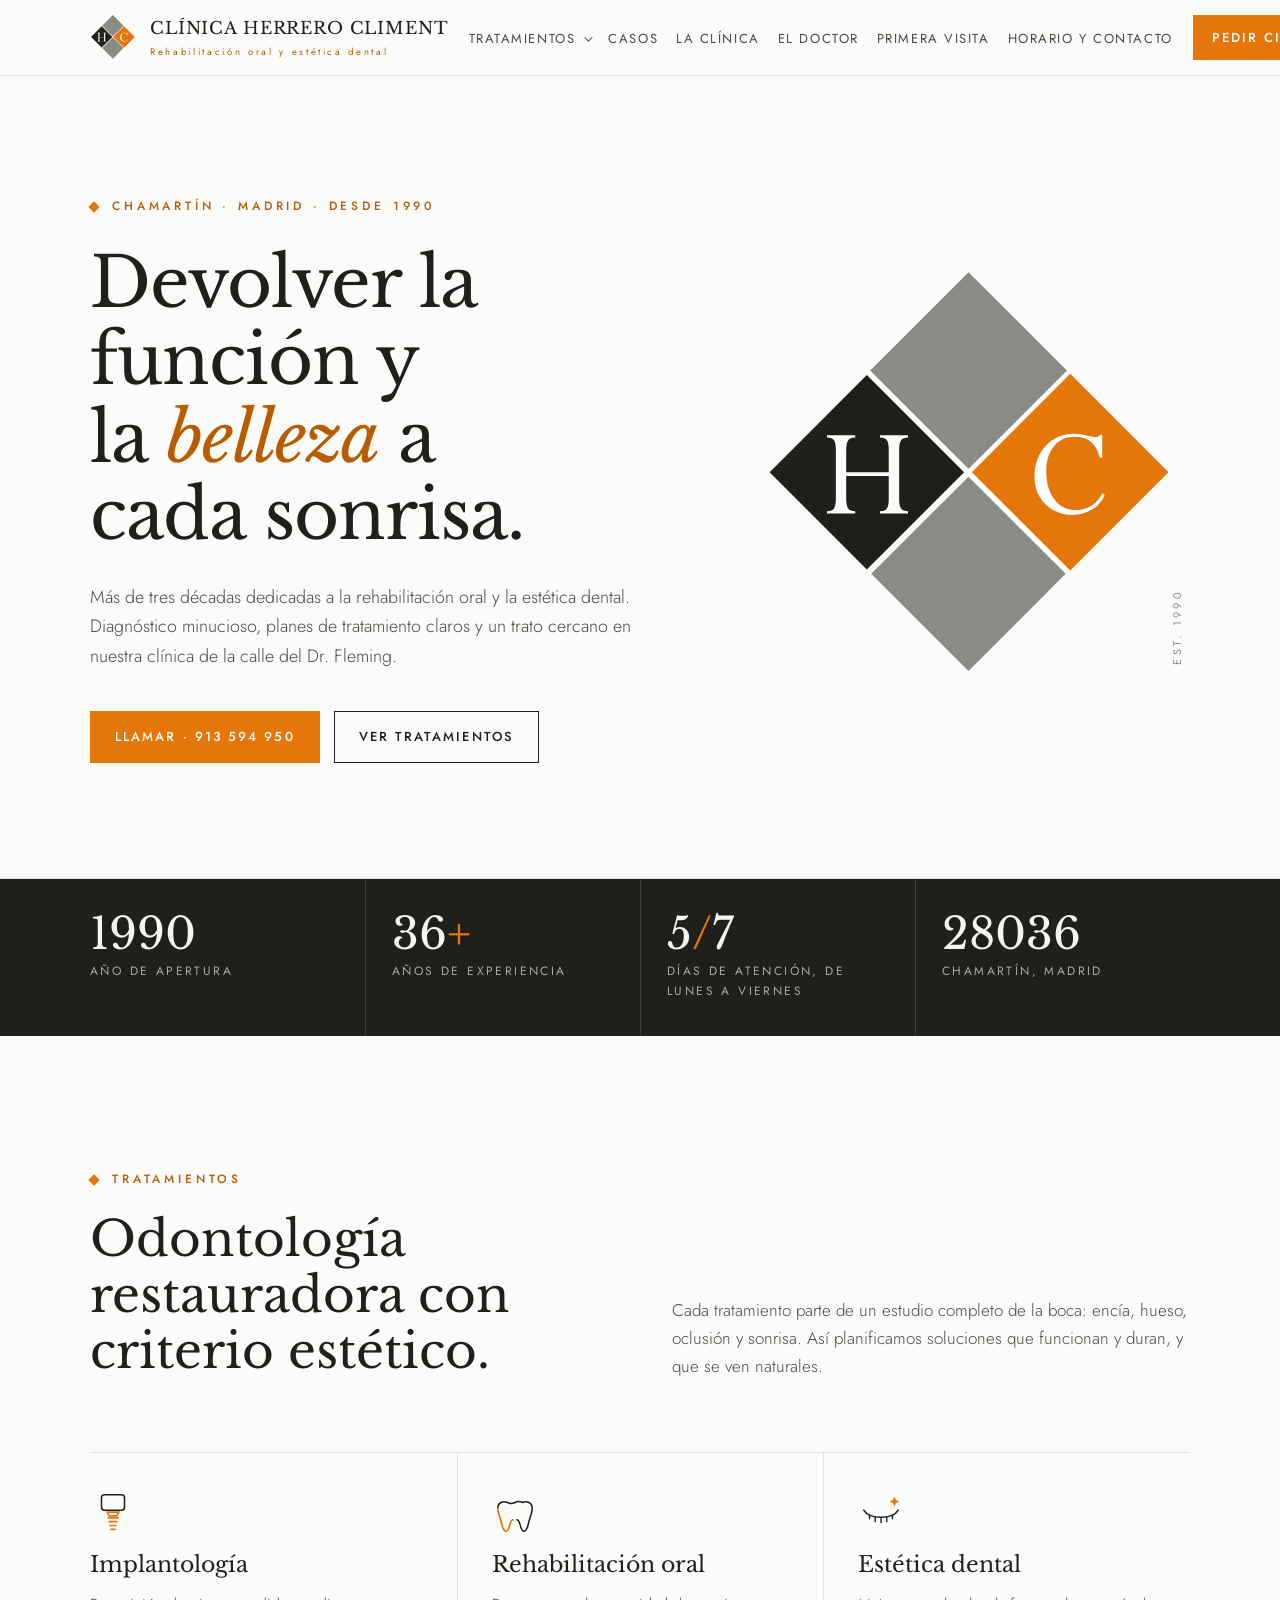
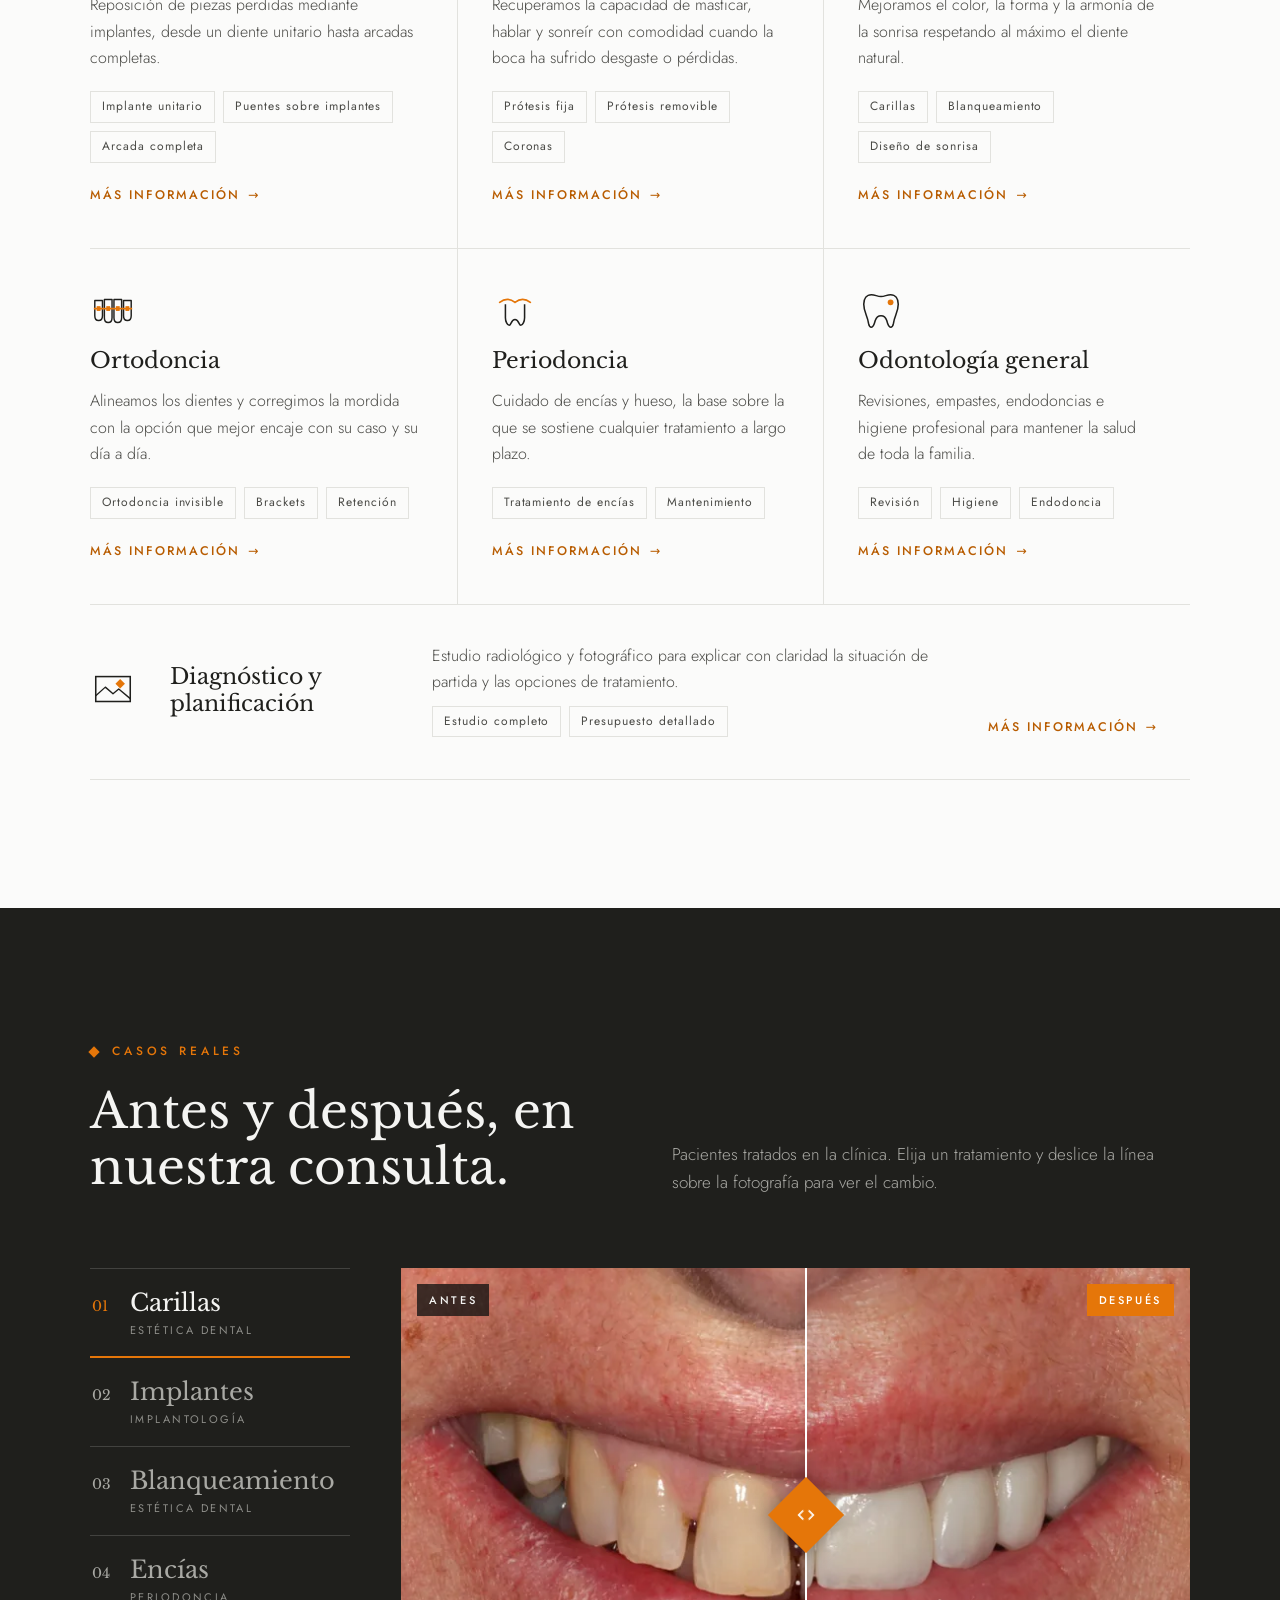
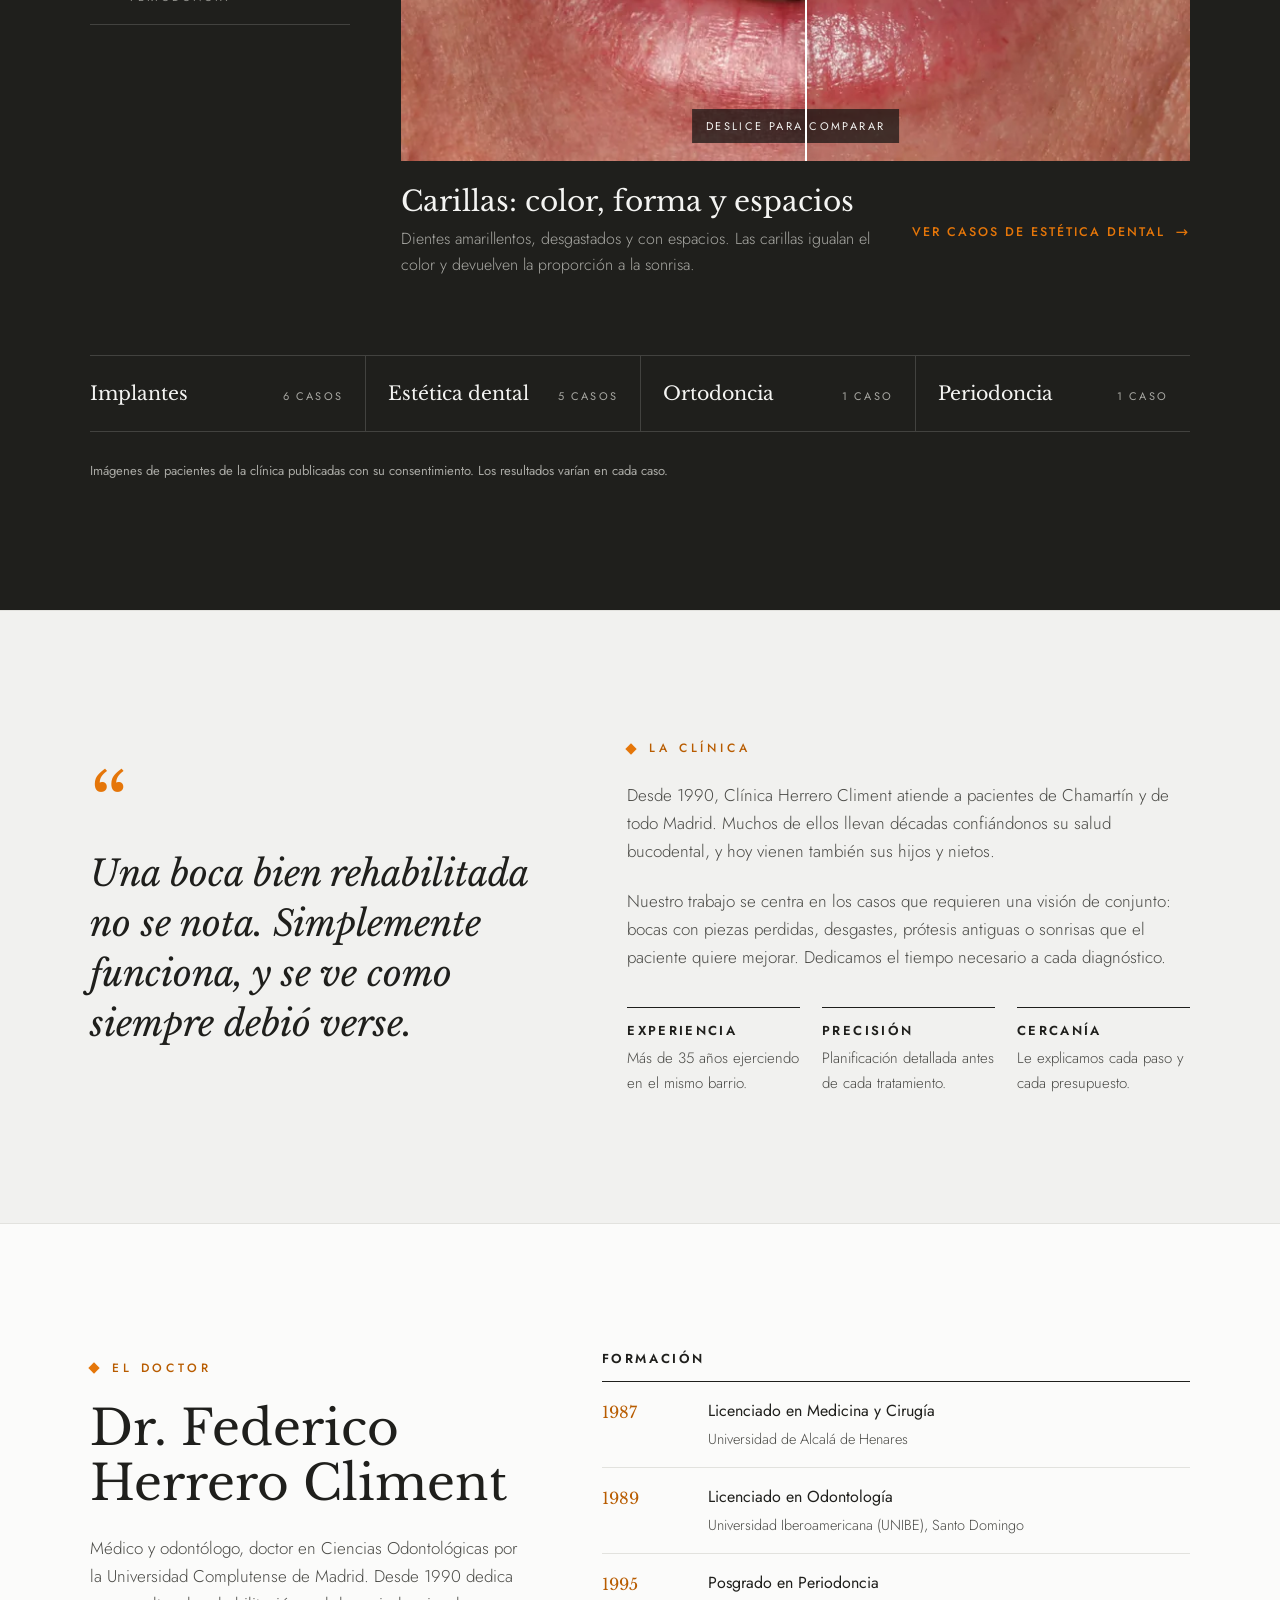
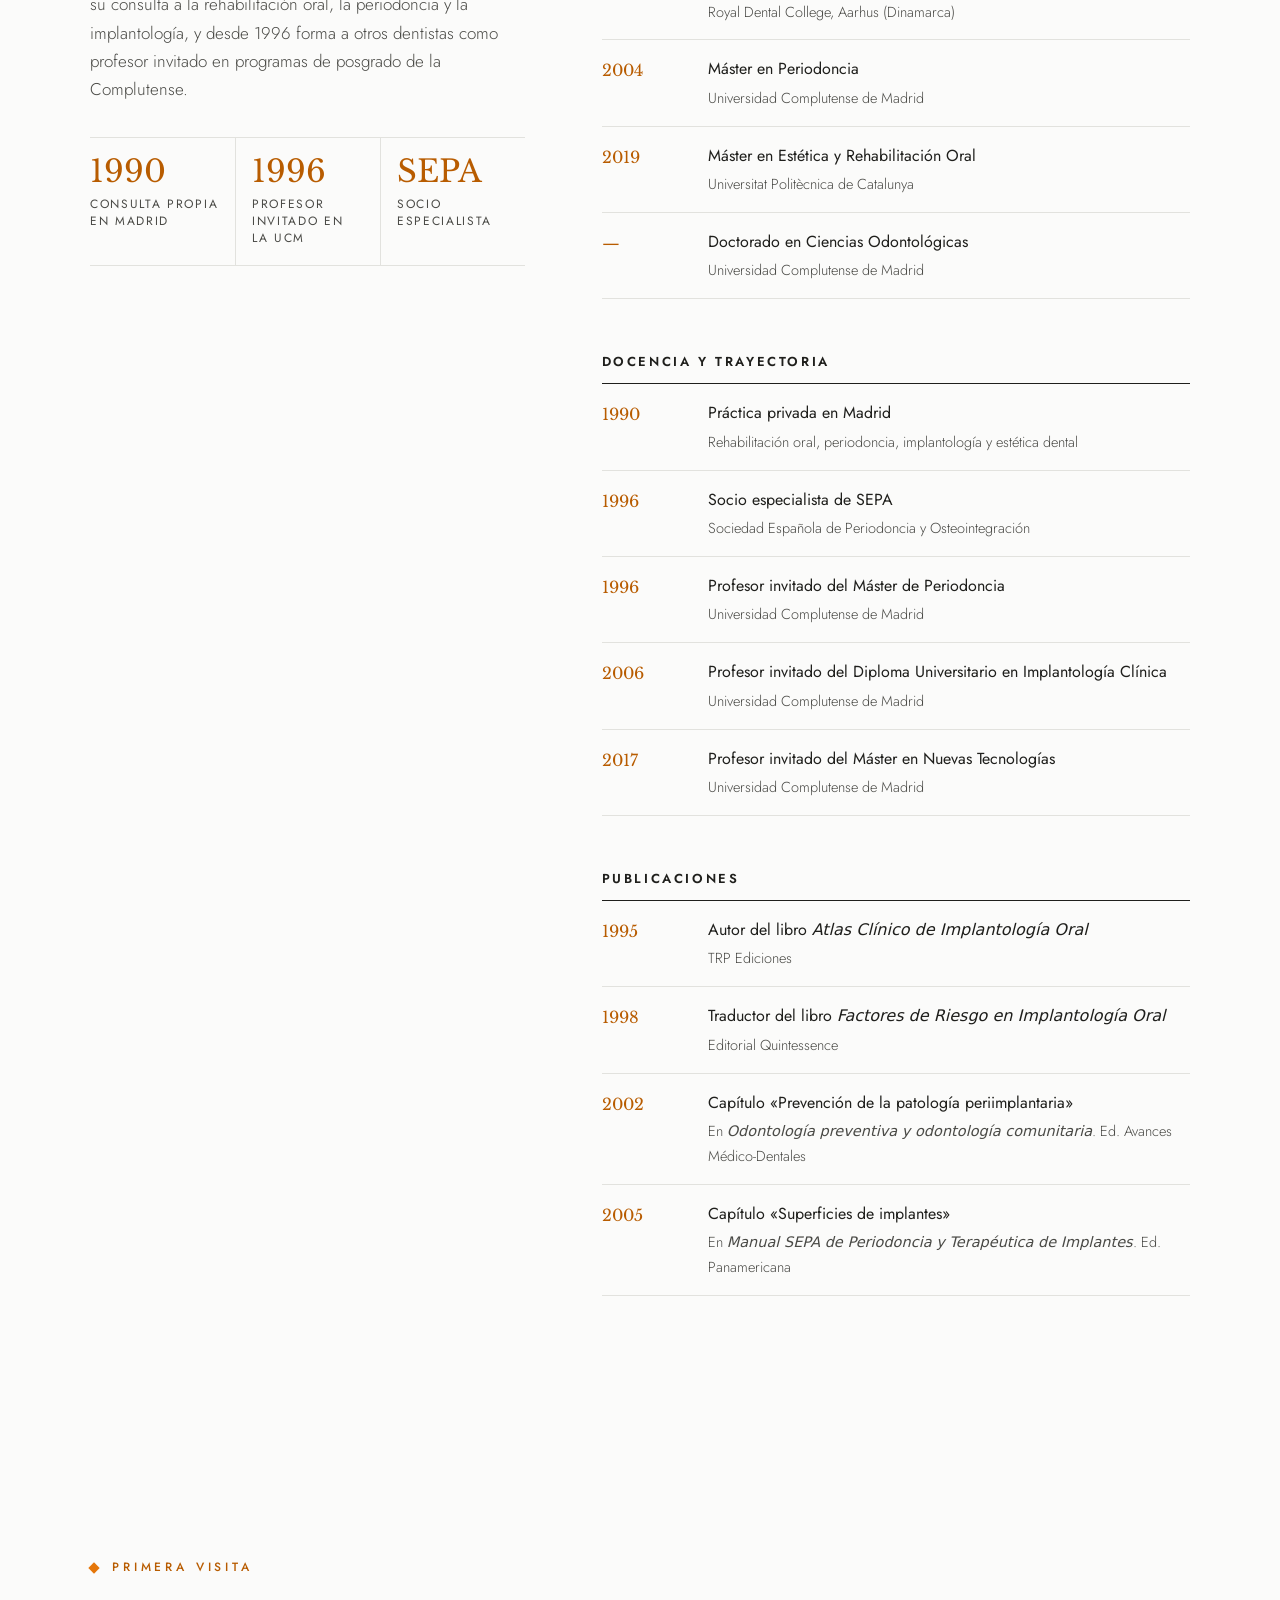
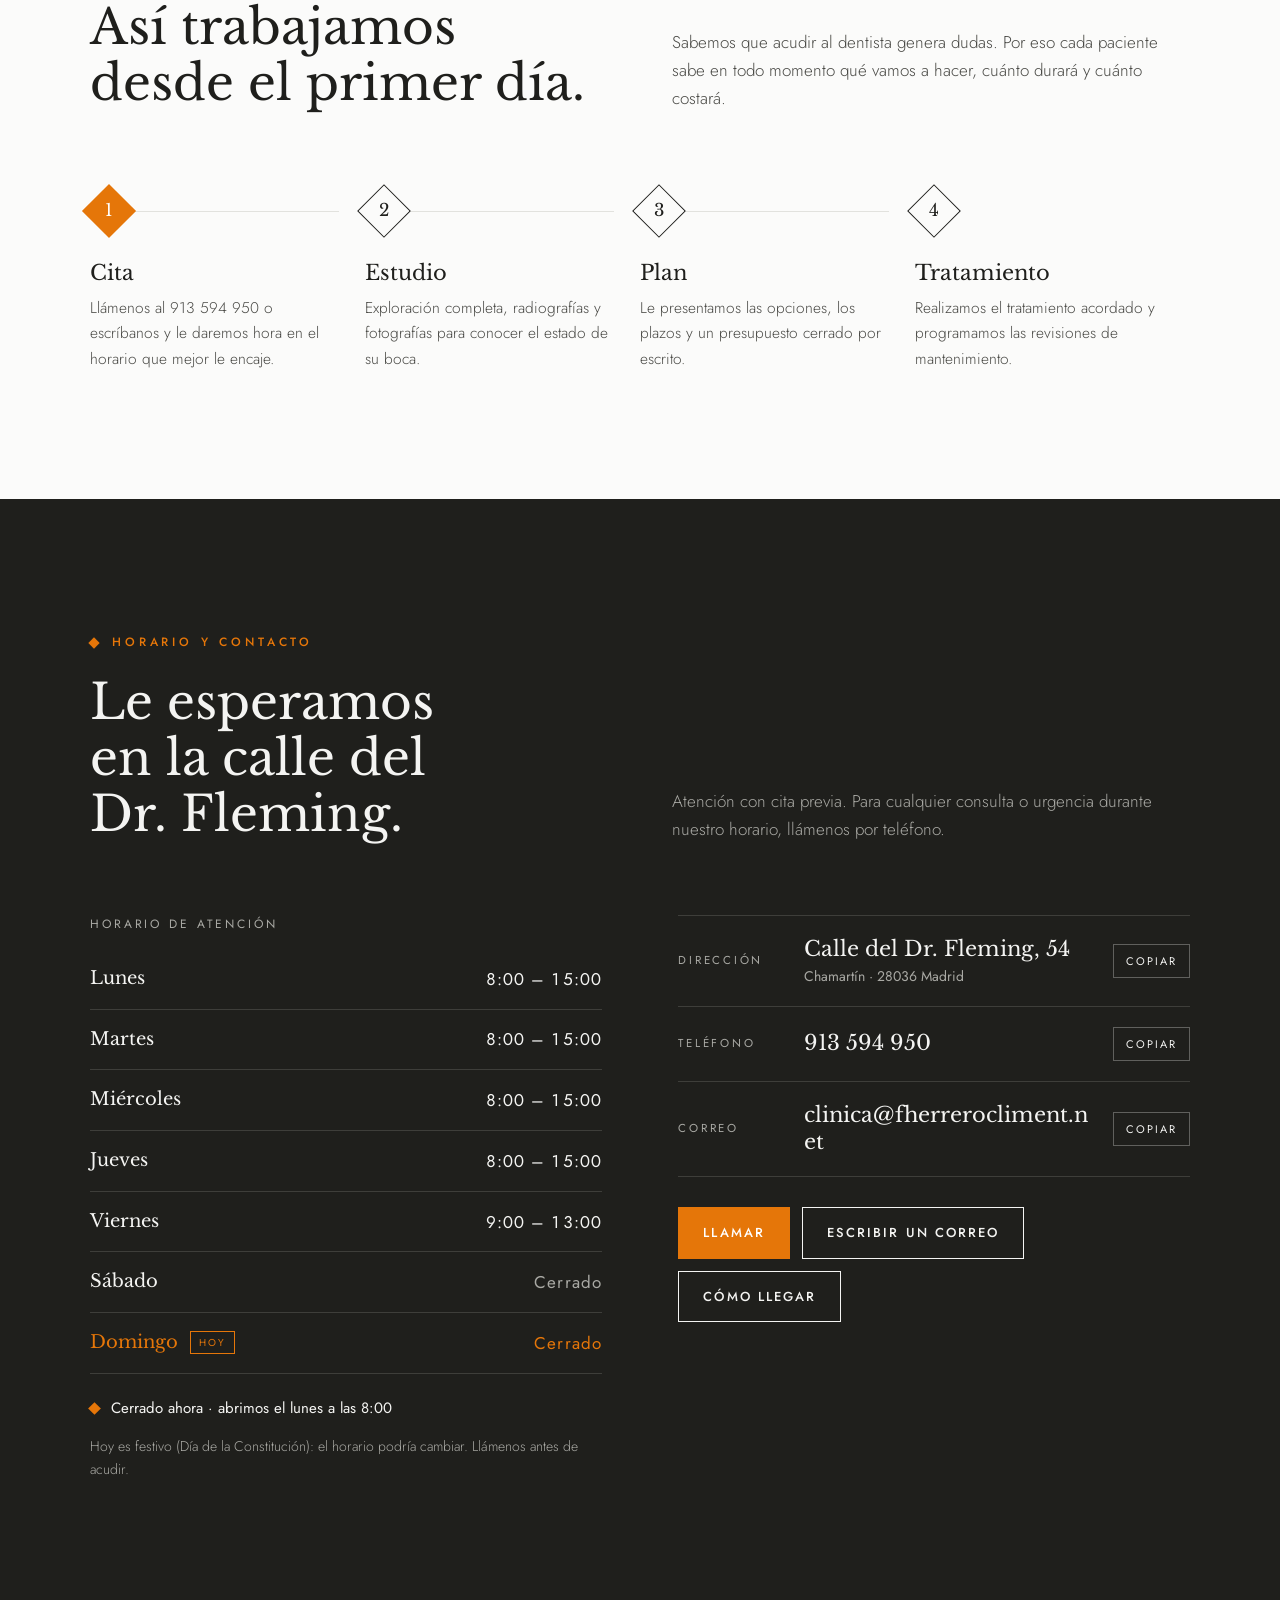
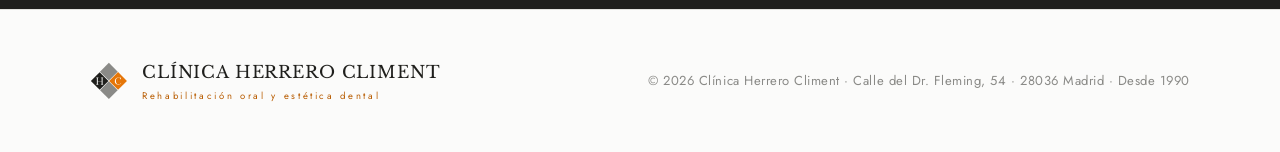
==== commit 81a23b27: "mejora" ====
--- a/index.html
+++ b/index.html
@@ -229,6 +229,67 @@
 footer .wrap{display:flex;flex-wrap:wrap;gap:24px;justify-content:space-between;align-items:center}
 footer .brand svg{width:38px;height:38px}
 footer small{font-size:13px;color:var(--stone);letter-spacing:.04em}
+
+/* ---------- casos reales (inicio) ---------- */
+.home-casos{background:var(--block);color:var(--on-block)}
+.home-casos .eyebrow{color:var(--orange)}
+.home-casos .head p{color:var(--on-block-soft)}
+.hc{display:grid;grid-template-columns:260px 1fr;gap:clamp(28px,4vw,56px);align-items:start}
+.hc-tabs{display:flex;flex-direction:column;border-top:1px solid color-mix(in srgb,var(--on-block) 16%,transparent)}
+.hc-tab{all:unset;box-sizing:border-box;cursor:pointer;display:flex;gap:18px;align-items:baseline;padding:20px 0 20px 2px;border-bottom:1px solid color-mix(in srgb,var(--on-block) 16%,transparent);position:relative;transition:color .2s}
+.hc-tab i{font-style:normal;font-family:var(--serif);font-size:14px;color:var(--on-block-soft);font-variant-numeric:tabular-nums;width:20px}
+.hc-tab span{font-family:var(--serif);font-size:clamp(20px,1.9vw,24px);line-height:1.2;color:var(--on-block-soft);transition:color .2s}
+.hc-tab small{display:block;font-family:var(--sans);font-size:11px;letter-spacing:.22em;text-transform:uppercase;margin-top:6px;color:var(--on-block-soft);opacity:.8}
+.hc-tab::after{content:"";position:absolute;left:0;bottom:-1px;height:2px;width:0;background:var(--orange);transition:width .35s ease}
+.hc-tab:hover span{color:var(--on-block)}
+.hc-tab[aria-selected="true"] span{color:var(--on-block)}
+.hc-tab[aria-selected="true"] i{color:var(--orange)}
+.hc-tab[aria-selected="true"]::after{width:100%}
+.hc-tab:focus-visible{outline:2px solid var(--orange);outline-offset:4px}
+.hc-panel{display:grid;grid-template-columns:1fr;gap:26px;animation:hcIn .45s ease}
+.hc-panel[hidden]{display:none}
+@keyframes hcIn{from{opacity:0;transform:translateY(8px)}to{opacity:1;transform:none}}
+.hc-txt{display:grid;grid-template-columns:1fr auto;gap:8px 32px;align-items:end}
+.hc-txt h3{font-size:clamp(22px,2.2vw,28px);grid-column:1}
+.hc-txt p{grid-column:1;color:var(--on-block-soft);font-weight:300;font-size:16px;max-width:40em}
+.hc-link{grid-column:2;grid-row:1/3;align-self:center;white-space:nowrap;font-size:12.5px;font-weight:500;letter-spacing:.16em;text-transform:uppercase;color:var(--orange);text-decoration:none;display:inline-flex;gap:10px;align-items:center}
+.hc-link::after{content:"→";font-size:15px;transition:transform .2s}
+.hc-link:hover::after{transform:translateX(4px)}
+.hc-more{display:grid;grid-template-columns:repeat(4,1fr);margin-top:clamp(48px,6vw,80px);border-top:1px solid color-mix(in srgb,var(--on-block) 16%,transparent)}
+.hc-more a{display:flex;justify-content:space-between;align-items:baseline;gap:12px;padding:22px 22px 22px 0;text-decoration:none;color:var(--on-block);border-bottom:1px solid color-mix(in srgb,var(--on-block) 16%,transparent);transition:color .2s}
+.hc-more a + a{padding-left:22px;border-left:1px solid color-mix(in srgb,var(--on-block) 16%,transparent)}
+.hc-more span{font-family:var(--serif);font-size:19px}
+.hc-more small{font-size:11px;letter-spacing:.2em;text-transform:uppercase;color:var(--on-block-soft);white-space:nowrap}
+.hc-more a:hover{color:var(--orange)}
+.hc-legal{font-size:13px;color:var(--on-block-soft);margin-top:28px}
+@media (max-width:960px){
+  .hc{grid-template-columns:1fr}
+  .hc-tabs{flex-direction:row;overflow-x:auto;border-top:0;gap:22px;scrollbar-width:none;-webkit-overflow-scrolling:touch}
+  .hc-tabs::-webkit-scrollbar{display:none}
+  .hc-tab{flex:none;padding:10px 0 14px}
+  .hc-tab i,.hc-tab small{display:none}
+  .hc-tab span{font-size:18px}
+  .hc-more{grid-template-columns:1fr 1fr}
+  .hc-more a:nth-child(3){padding-left:0;border-left:0}
+}
+@media (max-width:560px){.hc-txt{grid-template-columns:1fr}.hc-link{grid-column:1;grid-row:auto;margin-top:6px}.hc-more{grid-template-columns:1fr}.hc-more a,.hc-more a + a{padding-left:0;border-left:0}}
+/* comparador (mismo que en las páginas de tratamiento) */
+.cmp{position:relative;aspect-ratio:var(--ar,4/3);overflow:hidden;background:#000;cursor:ew-resize;touch-action:pan-y;-webkit-user-select:none;user-select:none}
+.cmp picture,.cmp img{position:absolute;inset:0;width:100%;height:100%;object-fit:cover;pointer-events:none}
+.cmp-before{clip-path:inset(0 calc(100% - var(--pos)) 0 0)}
+.badge{position:absolute;left:16px;top:16px;z-index:2;padding:7px 12px;font-size:11px;font-weight:500;letter-spacing:.24em;text-transform:uppercase;background:rgba(20,20,18,.78);color:#f4f4f2;transition:opacity .25s}
+.badge.after{background:var(--orange);color:var(--on-orange)}
+.badge.r{left:auto;right:16px}
+.cmp.edge-l .badge:not(.r),.cmp.edge-r .badge.r{opacity:0}
+.cmp-line{position:absolute;top:0;bottom:0;left:var(--pos);width:2px;margin-left:-1px;background:#fff;box-shadow:0 0 14px rgba(0,0,0,.4);pointer-events:none;z-index:3}
+.cmp-handle{position:absolute;top:50%;left:50%;width:54px;height:54px;margin:-27px 0 0 -27px;background:var(--orange);color:var(--on-orange);display:grid;place-items:center;transform:rotate(45deg);box-shadow:0 6px 20px rgba(0,0,0,.35);transition:transform .2s}
+.cmp-handle svg{width:22px;height:22px;transform:rotate(-45deg)}
+.cmp:hover .cmp-handle,.cmp.drag .cmp-handle{transform:rotate(45deg) scale(1.08)}
+.cmp:focus-within .cmp-handle{outline:2px solid #fff;outline-offset:5px}
+.cmp input{position:absolute;left:0;bottom:0;width:100%;height:1px;margin:0;opacity:0;pointer-events:none}
+.cmp-hint{position:absolute;left:50%;bottom:18px;transform:translateX(-50%);z-index:2;padding:8px 14px;font-size:11px;letter-spacing:.22em;text-transform:uppercase;white-space:nowrap;background:rgba(20,20,18,.72);color:#f4f4f2;transition:opacity .4s;pointer-events:none}
+.cmp.used .cmp-hint{opacity:0}
+@media (max-width:640px){.cmp-handle{width:44px;height:44px;margin:-22px 0 0 -22px}.badge{top:12px;left:12px;font-size:9.5px;letter-spacing:.16em;padding:6px 9px}.badge.r{right:12px}}
 </style>
 <script type="application/ld+json">{"@context": "https://schema.org", "@type": "Dentist", "name": "Clínica Herrero Climent", "telephone": "+34913594950", "email": "clinica@fherrerocliment.net", "foundingDate": "1990", "address": {"@type": "PostalAddress", "streetAddress": "Calle del Dr. Fleming, 54", "addressLocality": "Madrid", "addressRegion": "Madrid", "postalCode": "28036", "addressCountry": "ES"}, "openingHoursSpecification": [{"@type": "OpeningHoursSpecification", "dayOfWeek": ["Monday", "Tuesday", "Wednesday", "Thursday"], "opens": "08:00", "closes": "15:00"}, {"@type": "OpeningHoursSpecification", "dayOfWeek": "Friday", "opens": "09:00", "closes": "13:00"}], "employee": {"@type": "Person", "name": "Federico Herrero Climent", "honorificPrefix": "Dr.", "jobTitle": "Odontólogo", "alumniOf": [{"@type": "CollegeOrUniversity", "name": "Universidad de Alcalá"}, {"@type": "CollegeOrUniversity", "name": "Universidad Complutense de Madrid"}, {"@type": "CollegeOrUniversity", "name": "Universitat Politècnica de Catalunya"}], "memberOf": {"@type": "Organization", "name": "Sociedad Española de Periodoncia y Osteointegración (SEPA)"}}}</script>
 </head>
@@ -267,6 +328,7 @@
             <li><a href="estudio-dental-chamartin.html">Diagnóstico y planificación</a></li>
           </ul></div>
         </li>
+        <li><a href="#casos">Casos</a></li>
         <li><a href="#clinica">La clínica</a></li>
         <li><a href="#doctor">El doctor</a></li>
         <li><a href="#primera-visita">Primera visita</a></li>
@@ -369,6 +431,125 @@
     </div>
   </section>
 
+  <section class="block home-casos" id="casos">
+    <div class="wrap">
+      <div class="head">
+        <div>
+          <span class="eyebrow">Casos reales</span>
+          <h2>Antes y después, en nuestra consulta.</h2>
+        </div>
+        <p>Pacientes tratados en la clínica. Elija un tratamiento y deslice la línea sobre la fotografía para ver el cambio.</p>
+      </div>
+
+      <div class="hc">
+        <div class="hc-tabs" role="tablist" aria-label="Tratamientos">
+          <button class="hc-tab" type="button" role="tab" id="hc-tab-carillas" aria-controls="hc-carillas" aria-selected="true"><i>01</i><span>Carillas<small>Estética dental</small></span></button>
+          <button class="hc-tab" type="button" role="tab" id="hc-tab-implantes" aria-controls="hc-implantes" aria-selected="false" tabindex="-1"><i>02</i><span>Implantes<small>Implantología</small></span></button>
+          <button class="hc-tab" type="button" role="tab" id="hc-tab-blanqueamiento" aria-controls="hc-blanqueamiento" aria-selected="false" tabindex="-1"><i>03</i><span>Blanqueamiento<small>Estética dental</small></span></button>
+          <button class="hc-tab" type="button" role="tab" id="hc-tab-encias" aria-controls="hc-encias" aria-selected="false" tabindex="-1"><i>04</i><span>Encías<small>Periodoncia</small></span></button>
+        </div>
+        <div class="hc-stage">
+        <div class="hc-panel" id="hc-carillas" role="tabpanel" aria-labelledby="hc-tab-carillas">
+          <div class="cmp" style="--pos:50%;--ar:16/10">
+              <picture class="cmp-after">
+                <source type="image/webp" srcset="img/estetica/carillas-frontal-despues-800.webp 800w, img/estetica/carillas-frontal-despues-1600.webp 1600w" sizes="(max-width:900px) 92vw, 720px">
+                <img src="img/estetica/carillas-frontal-despues-800.jpg" srcset="img/estetica/carillas-frontal-despues-800.jpg 800w, img/estetica/carillas-frontal-despues-1600.jpg 1600w" sizes="(max-width:900px) 92vw, 720px" width="1600" height="1000" decoding="async" alt="Después: sonrisa con carillas de color uniforme">
+              </picture>
+              <picture class="cmp-before">
+                <source type="image/webp" srcset="img/estetica/carillas-frontal-antes-800.webp 800w, img/estetica/carillas-frontal-antes-1600.webp 1600w" sizes="(max-width:900px) 92vw, 720px">
+                <img src="img/estetica/carillas-frontal-antes-800.jpg" srcset="img/estetica/carillas-frontal-antes-800.jpg 800w, img/estetica/carillas-frontal-antes-1600.jpg 1600w" sizes="(max-width:900px) 92vw, 720px" width="1600" height="1000" decoding="async" alt="Antes: dientes amarillentos, desgastados y con espacios">
+              </picture>
+            <span class="badge">Antes</span>
+            <span class="badge after r">Después</span>
+            <span class="cmp-line" aria-hidden="true"><span class="cmp-handle"><svg viewBox="0 0 24 24" fill="none" stroke="currentColor" stroke-width="1.8"><path d="M9 7l-5 5 5 5M15 7l5 5-5 5"/></svg></span></span>
+            <span class="cmp-hint" aria-hidden="true">Deslice para comparar</span>
+            <input type="range" min="0" max="100" value="50" step="1" aria-label="Comparar antes y después: Carillas: color, forma y espacios">
+          </div>
+          <div class="hc-txt">
+            <h3>Carillas: color, forma y espacios</h3>
+            <p>Dientes amarillentos, desgastados y con espacios. Las carillas igualan el color y devuelven la proporción a la sonrisa.</p>
+            <a class="hc-link" href="estetica-dental-chamartin.html#casos">Ver casos de estética dental</a>
+          </div>
+        </div>
+        <div class="hc-panel" id="hc-implantes" role="tabpanel" aria-labelledby="hc-tab-implantes" hidden>
+          <div class="cmp" style="--pos:50%;--ar:16/10">
+              <picture class="cmp-after">
+                <source type="image/webp" srcset="img/implantes/protesis-implantes-sonrisa2-despues-800.webp 800w, img/implantes/protesis-implantes-sonrisa2-despues-1600.webp 1600w" sizes="(max-width:900px) 92vw, 720px">
+                <img src="img/implantes/protesis-implantes-sonrisa2-despues-800.jpg" srcset="img/implantes/protesis-implantes-sonrisa2-despues-800.jpg 800w, img/implantes/protesis-implantes-sonrisa2-despues-1600.jpg 1600w" sizes="(max-width:900px) 92vw, 720px" width="1600" height="1000" loading="lazy" decoding="async" alt="Después: prótesis fijas sobre implantes en ambas arcadas">
+              </picture>
+              <picture class="cmp-before">
+                <source type="image/webp" srcset="img/implantes/protesis-implantes-sonrisa2-antes-800.webp 800w, img/implantes/protesis-implantes-sonrisa2-antes-1600.webp 1600w" sizes="(max-width:900px) 92vw, 720px">
+                <img src="img/implantes/protesis-implantes-sonrisa2-antes-800.jpg" srcset="img/implantes/protesis-implantes-sonrisa2-antes-800.jpg 800w, img/implantes/protesis-implantes-sonrisa2-antes-1600.jpg 1600w" sizes="(max-width:900px) 92vw, 720px" width="1600" height="1000" loading="lazy" decoding="async" alt="Antes: dientes deteriorados, con manchas y espacios">
+              </picture>
+            <span class="badge">Antes</span>
+            <span class="badge after r">Después</span>
+            <span class="cmp-line" aria-hidden="true"><span class="cmp-handle"><svg viewBox="0 0 24 24" fill="none" stroke="currentColor" stroke-width="1.8"><path d="M9 7l-5 5 5 5M15 7l5 5-5 5"/></svg></span></span>
+            <span class="cmp-hint" aria-hidden="true">Deslice para comparar</span>
+            <input type="range" min="0" max="100" value="50" step="1" aria-label="Comparar antes y después: Una sonrisa nueva sobre implantes">
+          </div>
+          <div class="hc-txt">
+            <h3>Una sonrisa nueva sobre implantes</h3>
+            <p>Dientes muy deteriorados sustituidos por prótesis fijas sobre implantes en ambas arcadas: siete arriba y cuatro abajo.</p>
+            <a class="hc-link" href="implantes-dentales-chamartin.html#casos">Ver casos de implantes</a>
+          </div>
+        </div>
+        <div class="hc-panel" id="hc-blanqueamiento" role="tabpanel" aria-labelledby="hc-tab-blanqueamiento" hidden>
+          <div class="cmp" style="--pos:50%;--ar:16/10">
+              <picture class="cmp-after">
+                <source type="image/webp" srcset="img/estetica/blanqueamiento-despues-800.webp 800w, img/estetica/blanqueamiento-despues-1600.webp 1600w" sizes="(max-width:900px) 92vw, 720px">
+                <img src="img/estetica/blanqueamiento-despues-800.jpg" srcset="img/estetica/blanqueamiento-despues-800.jpg 800w, img/estetica/blanqueamiento-despues-1600.jpg 1600w" sizes="(max-width:900px) 92vw, 720px" width="1600" height="1200" loading="lazy" decoding="async" alt="Después del blanqueamiento: tono A1">
+              </picture>
+              <picture class="cmp-before">
+                <source type="image/webp" srcset="img/estetica/blanqueamiento-antes-800.webp 800w, img/estetica/blanqueamiento-antes-1600.webp 1600w" sizes="(max-width:900px) 92vw, 720px">
+                <img src="img/estetica/blanqueamiento-antes-800.jpg" srcset="img/estetica/blanqueamiento-antes-800.jpg 800w, img/estetica/blanqueamiento-antes-1600.jpg 1600w" sizes="(max-width:900px) 92vw, 720px" width="1600" height="1200" loading="lazy" decoding="async" alt="Antes del blanqueamiento: tono A3,5">
+              </picture>
+            <span class="badge">Antes</span>
+            <span class="badge after r">Después</span>
+            <span class="cmp-line" aria-hidden="true"><span class="cmp-handle"><svg viewBox="0 0 24 24" fill="none" stroke="currentColor" stroke-width="1.8"><path d="M9 7l-5 5 5 5M15 7l5 5-5 5"/></svg></span></span>
+            <span class="cmp-hint" aria-hidden="true">Deslice para comparar</span>
+            <input type="range" min="0" max="100" value="50" step="1" aria-label="Comparar antes y después: Blanqueamiento: de A3,5 a A1">
+          </div>
+          <div class="hc-txt">
+            <h3>Blanqueamiento: de A3,5 a A1</h3>
+            <p>Los mismos dientes naturales, varios tonos más claros. La guía de color de la foto permite medir el cambio.</p>
+            <a class="hc-link" href="estetica-dental-chamartin.html#blanqueamiento">Ver casos de blanqueamiento</a>
+          </div>
+        </div>
+        <div class="hc-panel" id="hc-encias" role="tabpanel" aria-labelledby="hc-tab-encias" hidden>
+          <div class="cmp" style="--pos:50%;--ar:16/10">
+              <picture class="cmp-after">
+                <source type="image/webp" srcset="img/periodoncia/hiperplasia-gingival-despues-800.webp 800w, img/periodoncia/hiperplasia-gingival-despues-1600.webp 1600w" sizes="(max-width:900px) 92vw, 720px">
+                <img src="img/periodoncia/hiperplasia-gingival-despues-800.jpg" srcset="img/periodoncia/hiperplasia-gingival-despues-800.jpg 800w, img/periodoncia/hiperplasia-gingival-despues-1600.jpg 1600w" sizes="(max-width:900px) 92vw, 720px" width="1600" height="1000" loading="lazy" decoding="async" alt="Después: encía rosada y de contorno normal">
+              </picture>
+              <picture class="cmp-before">
+                <source type="image/webp" srcset="img/periodoncia/hiperplasia-gingival-antes-800.webp 800w, img/periodoncia/hiperplasia-gingival-antes-1600.webp 1600w" sizes="(max-width:900px) 92vw, 720px">
+                <img src="img/periodoncia/hiperplasia-gingival-antes-800.jpg" srcset="img/periodoncia/hiperplasia-gingival-antes-800.jpg 800w, img/periodoncia/hiperplasia-gingival-antes-1600.jpg 1600w" sizes="(max-width:900px) 92vw, 720px" width="1600" height="1000" loading="lazy" decoding="async" alt="Antes: encía inflamada y agrandada">
+              </picture>
+            <span class="badge">Antes</span>
+            <span class="badge after r">Después</span>
+            <span class="cmp-line" aria-hidden="true"><span class="cmp-handle"><svg viewBox="0 0 24 24" fill="none" stroke="currentColor" stroke-width="1.8"><path d="M9 7l-5 5 5 5M15 7l5 5-5 5"/></svg></span></span>
+            <span class="cmp-hint" aria-hidden="true">Deslice para comparar</span>
+            <input type="range" min="0" max="100" value="50" step="1" aria-label="Comparar antes y después: Encías sanas de nuevo">
+          </div>
+          <div class="hc-txt">
+            <h3>Encías sanas de nuevo</h3>
+            <p>Encía inflamada y agrandada que cubría parte de los incisivos. Tras el tratamiento periodontal recupera su color y su contorno.</p>
+            <a class="hc-link" href="periodoncia-chamartin.html#casos">Ver casos de periodoncia</a>
+          </div>
+        </div>
+        </div>
+      </div>
+
+      <div class="hc-more" role="navigation" aria-label="Más casos por tratamiento">
+        <a href="implantes-dentales-chamartin.html#casos"><span>Implantes</span><small>6 casos</small></a>
+        <a href="estetica-dental-chamartin.html#casos"><span>Estética dental</span><small>5 casos</small></a>
+        <a href="ortodoncia-chamartin.html#casos"><span>Ortodoncia</span><small>1 caso</small></a>
+        <a href="periodoncia-chamartin.html#casos"><span>Periodoncia</span><small>1 caso</small></a>
+      </div>
+      <p class="hc-legal">Imágenes de pacientes de la clínica publicadas con su consentimiento. Los resultados varían en cada caso.</p>
+    </div>
+  </section>
+
   <section class="block philo" id="clinica">
     <div class="wrap">
       <p class="quote">Una boca bien rehabilitada no se nota. Simplemente funciona, y se ve como siempre debió verse.</p>
@@ -562,5 +743,40 @@
 })();
 </script>
 
+<script>
+(function(){
+  document.querySelectorAll('.cmp').forEach(function(c){
+    var r=c.querySelector('input'),drag=false,anim=null,s0=+(c.getAttribute('data-start')||50);r.value=s0;
+    function set(v){v=Math.max(0,Math.min(100,v));c.style.setProperty('--pos',v+'%');r.value=Math.round(v);
+      c.classList.toggle('edge-l',v<14);c.classList.toggle('edge-r',v>86)}
+    function fromX(x){var b=c.getBoundingClientRect();set((x-b.left)/b.width*100)}
+    function used(){c.classList.add('used');if(anim){cancelAnimationFrame(anim);anim=null}}
+    c.addEventListener('pointerdown',function(e){used();drag=true;c.classList.add('drag');try{c.setPointerCapture(e.pointerId)}catch(_){};fromX(e.clientX);r.focus({preventScroll:true})});
+    c.addEventListener('pointermove',function(e){if(drag)fromX(e.clientX)});
+    ['pointerup','pointercancel'].forEach(function(t){c.addEventListener(t,function(){drag=false;c.classList.remove('drag')})});
+    r.addEventListener('input',function(){used();set(+r.value)});
+    // pequeño barrido inicial para indicar que se puede deslizar
+    if(window.matchMedia('(prefers-reduced-motion: reduce)').matches||!('IntersectionObserver' in window))return;
+    var io=new IntersectionObserver(function(es){if(!es[0].isIntersecting)return;io.disconnect();
+      var t0=null,keys=[s0,Math.min(s0+22,90),Math.max(s0-14,4),s0],seg=650;
+      function step(t){if(c.classList.contains('used'))return;if(t0===null)t0=t;var k=(t-t0)/seg,i=Math.floor(k);
+        if(i>=keys.length-1){set(s0);return}var f=k-i;f=f<.5?2*f*f:1-Math.pow(-2*f+2,2)/2;set(keys[i]+(keys[i+1]-keys[i])*f);anim=requestAnimationFrame(step)}
+      setTimeout(function(){anim=requestAnimationFrame(step)},400)},{threshold:.6});
+    io.observe(c);
+  });
+})();
+</script>
+<script>
+(function(){
+  var tabs=[].slice.call(document.querySelectorAll('.hc-tab'));if(!tabs.length)return;
+  function sel(t,focus){tabs.forEach(function(b){var on=b===t;b.setAttribute('aria-selected',on);b.tabIndex=on?0:-1;
+    var p=document.getElementById(b.getAttribute('aria-controls'));p.hidden=!on;
+    if(on){p.querySelectorAll('img').forEach(function(i){i.loading='eager'})}});
+    if(focus)t.focus();t.scrollIntoView({block:'nearest',inline:'nearest'})}
+  tabs.forEach(function(t,i){t.addEventListener('click',function(){sel(t)});
+    t.addEventListener('keydown',function(e){var k=e.key==='ArrowDown'||e.key==='ArrowRight'?1:e.key==='ArrowUp'||e.key==='ArrowLeft'?-1:0;
+      if(k){e.preventDefault();sel(tabs[(i+k+tabs.length)%tabs.length],true)}})});
+})();
+</script>
 </body>
 </html>
